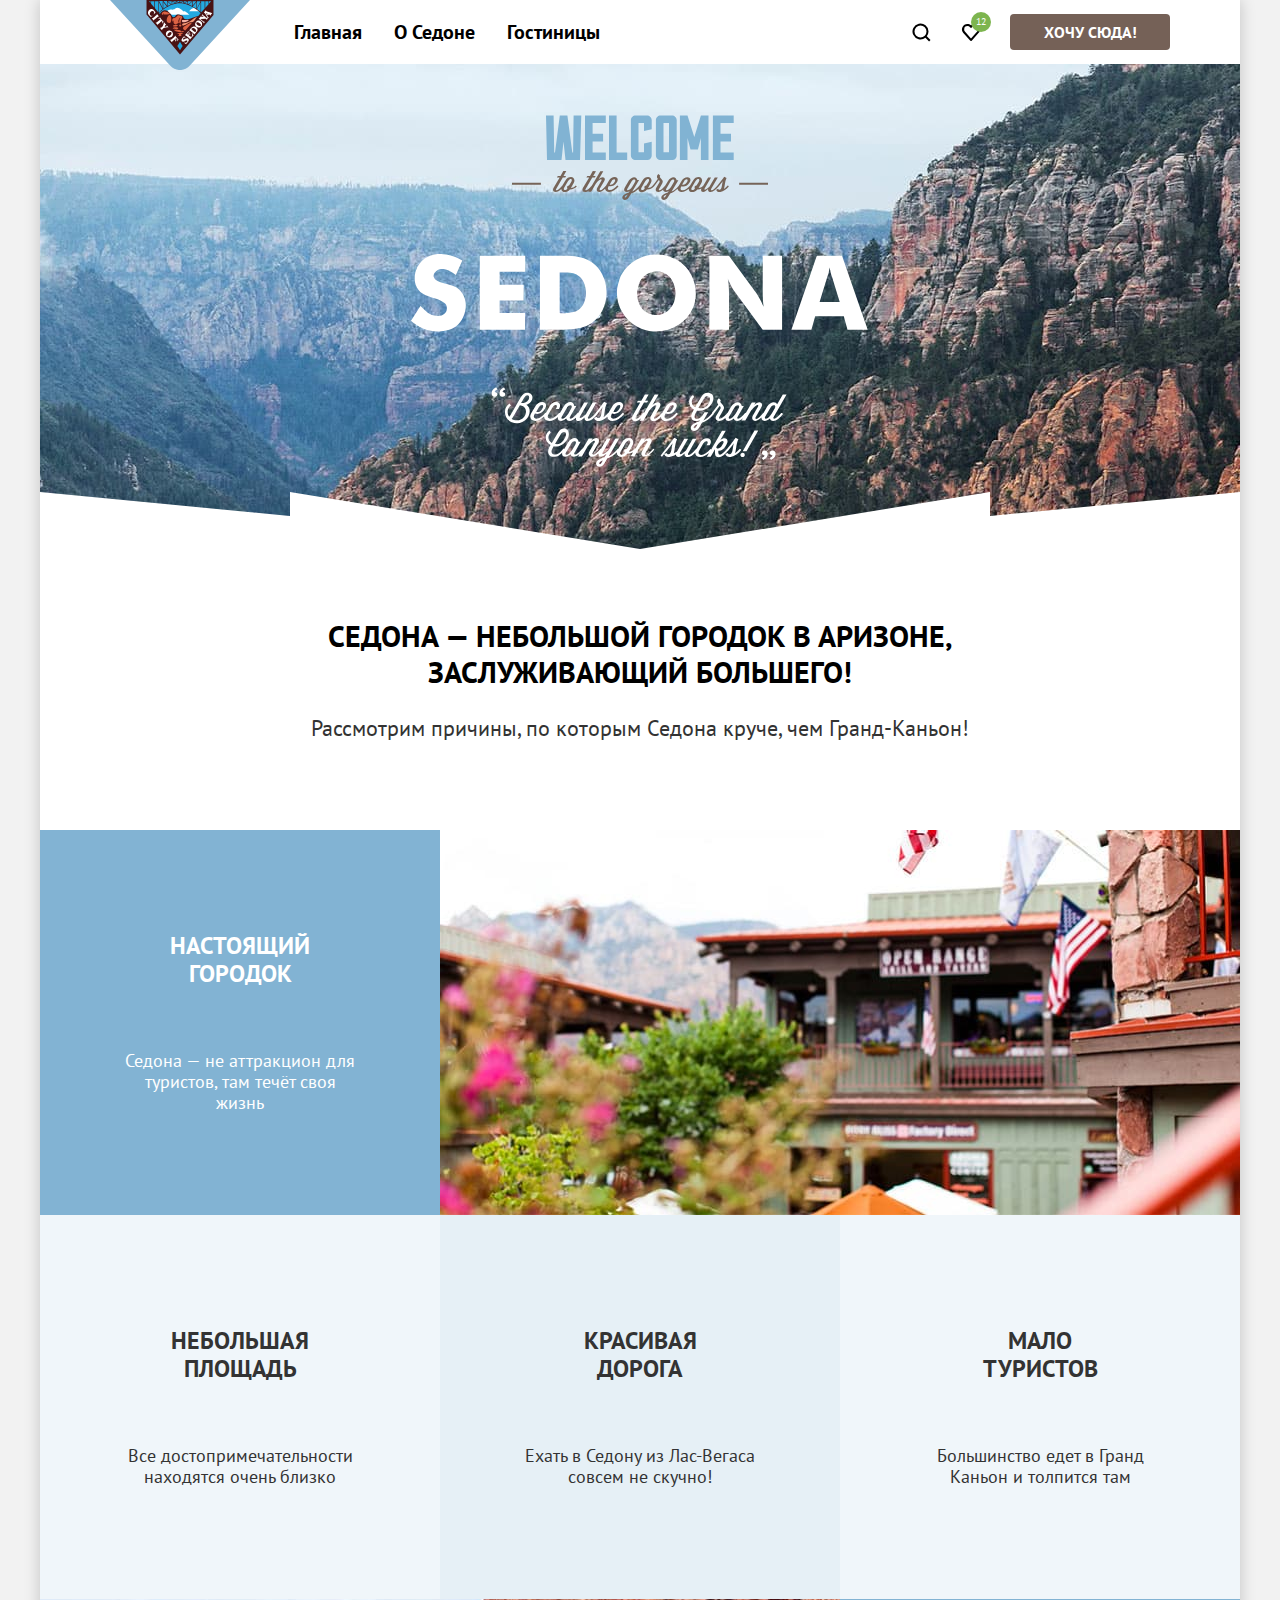
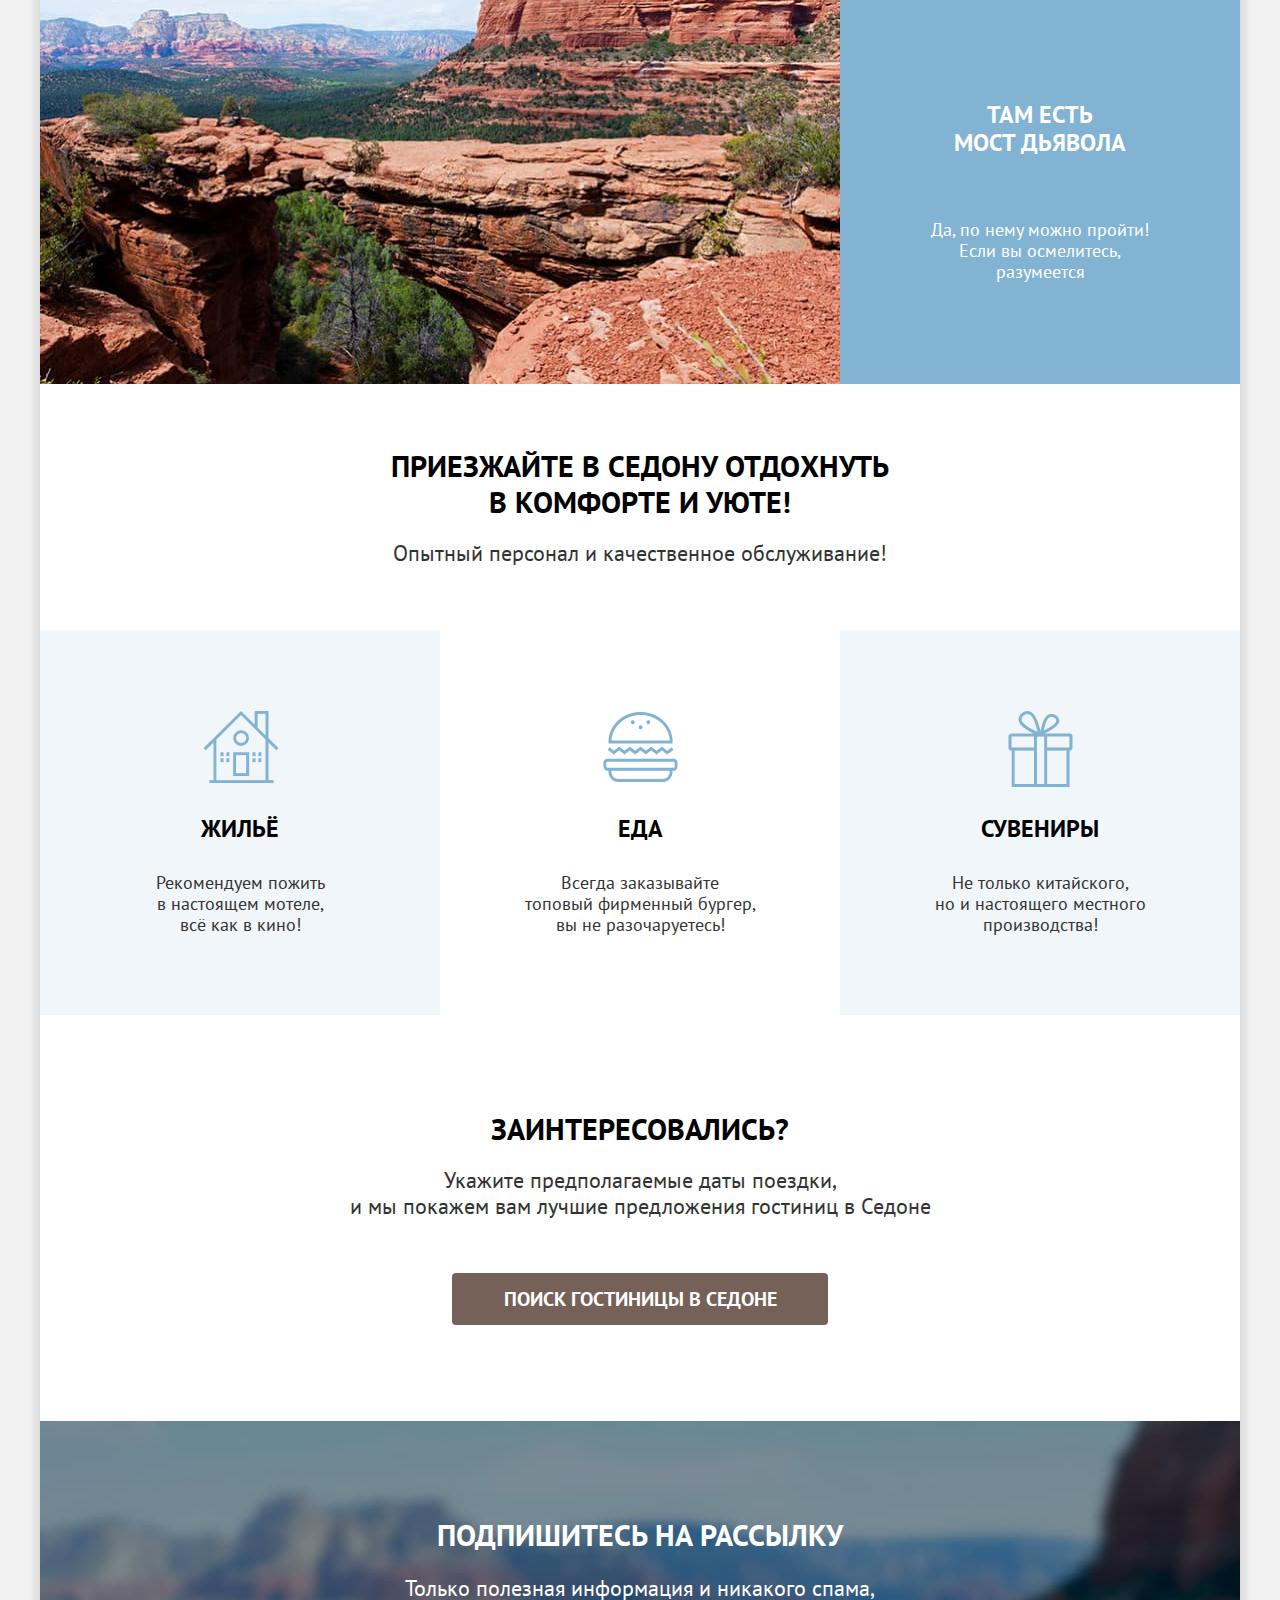
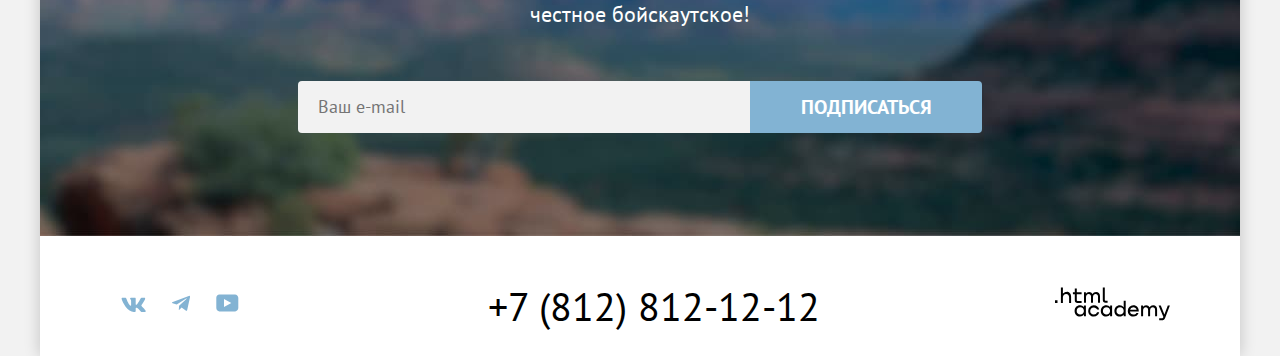
==== index.html @ 418718fa "Меняет  сетку с гридов на флексы на главной" ====
<!DOCTYPE html>
<html lang="ru">
  <head>
    <meta charset="utf-8">
    <meta name="viewport" content="width=device-width, initial-scale=1.0">
    <link rel="icon" type="image/png" sizes="32x32" href="images/favicon.png">
    <link rel="stylesheet" href="styles/styles.css">
    <title>HTML Academy: Седона</title>
  </head>
  <body>
    <div class="wrapper">
      <header class="page-header" data-test="header">
        <nav class="navigation">
          <a class="navigation-logo" href="index.html" aria-current="page" >
            <img class="navigation-logo-img" src="images/logo.svg" width="140" height="70" alt="Логотип с надписью city of sedona и изображением моста над каньоном">
          </a>
          <ul class="navigation-list navigation-pages">
            <li class="navigation-item">
              <a class="navigation-link" href="index.html" aria-current="page">
                Главная
              </a>
            </li>
            <li class="navigation-item">
              <a class="navigation-link" href="#">
                О Седоне
              </a>
            </li>
            <li class="navigation-item">
              <a class="navigation-link" href="catalog.html" aria-current="page">
                Гостиницы
              </a>
            </li>
          </ul>
          <ul class="navigation-list navigation-user">
            <li class="navigation-item">
              <a class="navigation-link navigation-search" href="#" aria-current="page">
                <span class="visually-hidden">
                  Поиск
                </span>
              </a>
            </li>
            <li class="navigation-item">
              <a class="navigation-link navigation-favourites" href="#">
                <span class="visually-hidden">
                  Избранное
                </span>
                <span class="likes-number">
                  12
                </span>
              </a>
            </li>
            <li class="navigation-item">
              <a class="button button-brown navigation-link-button" href="#">
                Хочу сюда!
              </a>
            </li>
          </ul>
        </nav>
      </header>
      <main class="main-index main-container" data-test="main">
        <section class="hero" data-test="hero">
          <h1 class="visually-hidden">Сайт бронирования туров в город Седона</h1>
          <img class="welcom" src="images/welcome.svg" width="458" height="352" lang="en" alt="Welcome to the gorgeous Sedona, because the Grand Canyon sucks!">
        </section>
        <section class="advantages" data-test="advantages">
          <h2 class="visually-hidden">Преимущества Седоны</h2>
          <p class="title advantages-title">Седона — небольшой городок в Аризоне,<br>заслуживающий большего!</p>
          <p class="advantages-description">Рассмотрим причины, по которым Седона круче, чем Гранд-Каньон!</p>
          <ul class="advantages-list">
            <li class="advantages-item advantages-item-dark">
              <div class="advantages-item-text">
                <h3 class="advantages-item-title">Настоящий городок</h3>
                <p class="advantages-item-description">Седона — не аттракцион для туристов, там течёт своя жизнь</p>
              </div>
              <img class="advantages-item-img" src="images/town.jpg" width="800" height="385" alt="Здания городка">
            </li>
            <li class="advantages-item advantages-item-light">
              <h3 class="advantages-item-title">Небольшая<br>площадь</h3>
              <p class="advantages-item-description">Все достопримечательности находятся очень близко</p>
            </li>
            <li class="advantages-item advantages-item-medium">
              <h3 class="advantages-item-title">Красивая<br>дорога</h3>
              <p class="advantages-item-description">Ехать в Седону из Лас-Вегаса совсем не скучно!</p>
            </li>
            <li class="advantages-item advantages-item-light">
              <h3 class="advantages-item-title">Мало<br>туристов</h3>
              <p class="advantages-item-description">Большинство едет в Гранд Каньон и толпится там</p>
            </li>
            <li class="advantages-item advantages-item-dark flex-reverse">
              <div class="advantages-item-text">
                <h3 class="advantages-item-title">Там есть<br>мост дьявола</h3>
                <p class="advantages-item-description">Да, по нему можно пройти! Если вы осмелитесь, разумеется</p>
              </div>
              <img class="advantages-item-img" src="images/canyon.jpg" width="800" height="385" alt="Каньон и скалы">
            </li>
          </ul>
        </section>
        <section class="services">
          <h2 class="title services-title">Приезжайте в Седону отдохнуть<br>в комфорте и уюте!</h2>
          <p class="services-description">Опытный персонал и качественное обслуживание!</p>
          <ul class="services-list">
            <li class="services-item services-img-house">
              <h3 class="services-item-title">Жильё</h3>
              <p class="services-item-description">
                Рекомендуем пожить
                в настоящем мотеле,
                всё как в кино!
              </p>
            </li>
            <li class="services-item services-img-food">
              <h3 class="services-item-title">Еда</h3>
              <p class="services-item-description">
                Всегда заказывайте
                топовый фирменный бургер,
                вы не разочаруетесь!
              </p>
            </li>
            <li class="services-item services-img-souvenir">
              <h3 class="services-item-title">Сувениры</h3>
              <p class="services-item-description">
                Не только китайского,
                но и настоящего местного
                производства!
              </p>
            </li>
          </ul>
        </section>
        <section class="search" data-test="search">
          <h2 class="visually-hidden">Поиск гостиницы в Седоне</h2>
          <p class="title search-title">Заинтересовались?</p>
          <p class="search-description">Укажите предполагаемые даты поездки,
            и мы покажем вам лучшие предложения гостиниц в Седоне</p>
          <button class="button button-brown search-button" type="button">Поиск гостиницы в Седоне</button>
        </section>
        <section class="subscribe" data-test="subscribe">
          <h2 class="title subscribe-title">Подпишитесь на рассылку</h2>
          <p class="subscribe-description">Только полезная информация и никакого спама,<br> честное бойскаутское!</p>
          <form class="subscribe-form" action="https://echo.htmlacademy.ru/" method="post">
            <label class="visually-hidden" for="subscribe-email">Укажите Ваш email</label>
            <input class="subscribe-form-input" type="email" id="subscribe-email" name="user-email" placeholder="Ваш e-mail" required>
            <button class="button button-blue button-subscribe" type="submit">Подписаться</button>
          </form>
        </section>
      </main>
      <footer class="page-footer flex" data-test="footer">
        <ul class="social-list">
          <li class="social-item">
            <a class="social-link" href="https://vk.com/htmlacademy" target="_blank" rel="noreferrer noopener" aria-label="Ссылка на страницу htmlacademy во Вконтакте">
              <svg xmlns="http://www.w3.org/2000/svg" width="25" height="15" fill="currentColor">
                <path fill-rule="evenodd" d="M24.1 1.8c.2-.5 0-1-.8-1h-2.6c-.7 0-1 .4-1.1.8 0 0-1.4 3.2-3.3 5.3-.6.6-.9.8-1.2.8-.2 0-.4-.2-.4-.8V1.8c0-.7-.2-1-.8-1h-4c-.5 0-.8.4-.8.6 0 .7 1 .8 1 2.6v3.8c0 .8 0 1-.4 1-.9 0-3-3.3-4.3-7-.3-.7-.5-1-1.2-1H1.6c-.8 0-1 .4-1 .8 0 .7 1 4 4.2 8.5C7 13.2 10 15 12.8 15c1.7 0 1.9-.4 1.9-1v-2.4c0-.7.2-.8.7-.8.4 0 1 .1 2.6 1.6 1.8 1.8 2 2.6 3 2.6h2.7c.7 0 1.1-.4 1-1.1-.3-.8-1.2-1.8-2.3-3-.6-.8-1.5-1.5-1.8-2-.4-.4-.3-.6 0-1 0 0 3.2-4.5 3.5-6Z" clip-rule="evenodd"/>
              </svg>
              <span class="visually-hidden">
                Вконтакте
              </span>
            </a>
          </li>
          <li class="social-item">
            <a class="social-link" href="https://t.me/htmlacademy" target="_blank" rel="noreferrer noopener">
              <svg xmlns="http://www.w3.org/2000/svg" width="18" height="17" fill="currentColor">
                <path d="M16.8 1 .8 7c-1 .4-1 1-.2 1.3l4.1 1.3 9.5-6c.5-.3.9-.1.5.2l-7.6 7-.3 4.1c.4 0 .6-.2.8-.4l2-2 4.1 3.1c.8.5 1.3.3 1.5-.7L18 2.2c.3-1-.4-1.6-1.1-1.2Z"/>
              </svg>
              <span class="visually-hidden">
                Телеграм
              </span>
            </a>
          </li>
          <li class="social-item">
            <a class="social-link" href="https://www.youtube.com/user/htmlacademyru" target="_blank" rel="noreferrer noopener">
              <svg xmlns="http://www.w3.org/2000/svg" width="23" height="18" fill="currentColor">
                <path d="M19 .4H3.4C1.6.4.3 2 .3 3.8v10c0 2 1.3 3.6 3.2 3.6h15.7c1.6 0 3.1-1.6 3.1-3.4V3.8C22.1 2 20.8.4 19 .4ZM8 12.9v-8l7.3 4-7.3 4Z"/>
              </svg>
              <span class="visually-hidden">
                Ютуб
              </span>
            </a>
          </li>
        </ul>
        <a class="contact" href="tel:+78128121212">+7 (812) 812-12-12</a>
        <a class="author-logo" href="https://htmlacademy.ru/intensive/htmlcss">
          <svg xmlns="http://www.w3.org/2000/svg" width="115" height="34" fill="currentColor">
            <path d="M0 13.3v2.6h2.5v-2.6H0ZM11.6 4.9c-1.6 0-2.8.7-3.6 1.7h-.1V.4h-2v15.5h2v-5.3C7.9 8.5 9.2 7 11.2 7c1.8 0 2.9 1.4 2.9 3.2v5.7h2V9.8c.1-3-1.8-5-4.5-5ZM26.6 5.2h-4.8V1.5h-2v3.8h-1.9v2h1.9v6c0 1.7 1 2.7 2.7 2.7h4.1v-2h-3.7c-.7 0-1.1-.4-1.1-1.1V7.2h4.8v-2ZM41.1 5c-1.6 0-2.9.8-3.5 2h-.1a3.7 3.7 0 0 0-3.4-2c-1.4 0-2.5.8-3.1 1.8h-.1V5.2H29v10.6h2v-5.4c0-2 1-3.5 2.6-3.5 1.5 0 2.4 1 2.4 2.6v6.3h2v-5.6c0-2.4 1.4-3.3 2.6-3.3 1.5 0 2.4 1 2.4 2.6v6.3h2V9.3c.1-2.5-1.4-4.3-3.9-4.3ZM47.8 13c0 1.8 1 2.8 2.8 2.8h2v-2h-1.7c-.7 0-1.1-.4-1.1-1.1V.4h-2V13ZM28.9 20a4.9 4.9 0 0 0-3.9-1.7c-3.1 0-5.4 2.3-5.4 5.6s2.3 5.6 5.4 5.6c1.8 0 3-.8 3.8-2h.1v1.7h2V18.6h-2V20Zm-3.6 7.5a3.5 3.5 0 0 1-3.6-3.6c0-2 1.4-3.6 3.6-3.6s3.6 1.6 3.6 3.6c0 1.9-1.4 3.6-3.6 3.6ZM44.2 22.4c-.5-2.4-2.6-4.1-5.4-4.1a5.4 5.4 0 0 0-5.6 5.6c0 3 2.2 5.6 5.6 5.6 2.8 0 4.9-1.8 5.4-4.2h-2.1a3.4 3.4 0 0 1-3.3 2.3 3.5 3.5 0 0 1-3.6-3.6c0-2 1.4-3.6 3.6-3.6 1.6 0 2.8 1 3.3 2.2h2.1v-.2ZM55.1 20a4.9 4.9 0 0 0-3.9-1.7c-3.1 0-5.4 2.3-5.4 5.6s2.3 5.6 5.4 5.6c1.8 0 3-.8 3.8-2h.1v1.7h2V18.6h-2V20Zm-3.6 7.5a3.5 3.5 0 0 1-3.6-3.6c0-2 1.4-3.6 3.6-3.6s3.6 1.6 3.6 3.6c0 1.9-1.5 3.6-3.6 3.6ZM68.7 20.2a5 5 0 0 0-3.9-2c-3.1 0-5.4 2.4-5.4 5.7 0 3.3 2.2 5.6 5.4 5.6 1.7 0 3-.8 3.8-1.8h.1v1.5h2V13.8h-2v6.4Zm-3.6 7.3a3.5 3.5 0 0 1-3.6-3.6c0-2 1.4-3.6 3.6-3.6s3.6 1.6 3.6 3.6c-.1 2-1.5 3.6-3.6 3.6ZM78.3 18.3a5.4 5.4 0 0 0-5.5 5.6c0 3 2.1 5.6 5.5 5.6 2.5 0 4.5-1.3 5.2-3.6h-2.1c-.5 1-1.6 1.6-3 1.6-1.9 0-3.3-1.3-3.4-3h8.8c.2-3.5-2-6.2-5.5-6.2Zm0 1.9c1.7 0 3 1 3.3 2.6h-6.5a3.2 3.2 0 0 1 3.2-2.6ZM98.2 18.3a4 4 0 0 0-3.6 2h-.1c-.6-1.2-1.8-2-3.4-2-1.4 0-2.5.7-3.1 1.8v-1.5h-1.9v10.6h2v-5.4c0-2 1-3.4 2.6-3.5 1.5 0 2.4 1 2.4 2.6v6.3h2v-5.6c0-2.4 1.4-3.3 2.6-3.3 1.5 0 2.4 1 2.4 2.6v6.3h2v-6.5c.1-2.6-1.4-4.4-3.9-4.4ZM109.4 27.4l-3.6-9h-2.2l4.8 11.7c-.3.9-.7 1.2-1.7 1.2h-2.5v2h2.5c1.8 0 2.8-.8 3.5-2.6l4.7-12.2h-2.1l-3.4 8.9Z"/>
          </svg>
          <span class="visually-hidden">
            Ссылка на сайт htmlacademy
          </span>
        </a>
      </footer>
    </div>
  </body>
</html>
---- styles/styles.css ----
@font-face {
  font-family: "PT Sans";
  font-style: normal;
  font-weight: 400;
  src: url("../fonts/ptsans-400.woff2") format("woff2");
  font-display: swap;
}

@font-face {
  font-family: "PT Sans";
  font-style: normal;
  font-weight: 700;
  src: url("../fonts/ptsans-700.woff2") format("woff2");
  font-display: swap;
}

html {
  height: 100%;
  box-sizing: border-box;
  position: relative;
  scroll-behavior: smooth;
}

*,
*::before,
*::after {
  box-sizing: border-box;
}

img {
  max-width: 100%;
  height: auto;
  object-fit: contain;
}

body {
  margin: 0;
  display: flex;
  flex-direction: column;
  font-family: "PT Sans", "Arial", sans-serif;
  font-size: 22px;
  font-weight: 400;
  line-height: 26px;
  text-align: center;
  color: #333333;
  background-color: #f2f2f2;
  /* outline: 3px solid #83b3d3;
  outline-offset: -5px; */
}

.visually-hidden {
  position: absolute; /* Перемещаем элемент за пределы видимой области */
  width: 1px;        /* Уменьшаем ширину */
  height: 1px;       /* Уменьшаем высоту */
  margin: -1px;      /* Убираем отступы */
  padding: 0;
  border: 0;        /* Убираем внутренние отступы */
  overflow: hidden;  /* Скрываем переполнение */
  clip: rect(0, 0, 0, 0); /* Обрезаем элемент */
  white-space: nowrap; /* Запрещаем перенос строк */
}

.main-container {
  flex-grow: 1;
}

.button {
  font-family: inherit;
  border-radius: 4px;
  color: #ffffff;
  font-weight: 700;
  font-size: 16px;
  line-height: 36px;
  text-align: center;
  text-transform: uppercase;
  border: none;
  cursor: pointer;
}

.button:active {
  color: rgba(255, 255, 255, 0.3);
}

.button-brown {
  background-color: #756157;
}

.button-brown:hover {
  background-color: #615048;
}

.button-brown:focus {
  background-color: #615048;
}

.button-brown:active {
  background-color: #756157;
}

.button-blue {
  background-color: #82b3d3;
}

.button-blue:hover {
  background-color: #68a2ca;
}

.button-blue:focus {
  background-color: #68a2ca;
}

.button-blue:active {
  background-color: #82b3d3;
}

.button-green {
  background-color: #7db54f;
}

.button-green:hover {
  background-color: #6c9e42;
}

.button-green:focus {
  background-color: #6c9e42;
}

.button-green:active {
  background-color: #7db54f;
}

.button-transparent {
  border: 3px solid transparent;
  background-color: transparent;
  outline: none;
}

.button-transparent:focus {
  border: 3px solid #83b3d3;
}

.hotels-filter-group {
  margin: 0;
  padding: 0;
  border: 0 none;
}

.wrapper {
  max-width: 1200px;
  margin: 0 auto;
  padding: 0;
  background-color: #ffffff;
  box-shadow: 0 0 15px 0 rgba(0, 0, 0, 0.2);
}

.flex {
  display: flex;
  justify-content: space-between;
  align-items: center;
}

.page-header {
  max-width: 1200px;
  min-height: 64px;
}

.navigation {
  display: flex;
  padding: 0 70px;
}

.navigation-logo {
  margin-right: 168px;
}

.navigation-logo-img {
  display: block;
  position: absolute;
}

.navigation-list {
  margin: 0;
  padding: 0;
  list-style: none;
  display: flex;
  align-items: center;
  flex-wrap: wrap;
}

.navigation-pages {
  max-width: 465px;
}

.navigation-pages .navigation-link {
  display: block;
  padding: 20px 16px;
  font-size: 20px;
  font-weight: 700;
  line-height: 24px;
  color: #000000;
  text-decoration: none;
}

.navigation-user {
  max-width: 312px;
  margin-left: auto;
  gap: 25px;
}

.navigation-user .navigation-link {
  min-width: 20px;
  min-height: 20px;
}

.navigation-link-button  {
  display: block;
  min-width: 160px;
  padding: 0 8px;
  text-decoration: none;
  overflow-wrap: break-word;
}

.navigation-search {
  display: block;
  width: 22px;
  background-image: url("../images/icons/search.svg");
  background-repeat: no-repeat;
  background-position: center center;
}

.navigation-favourites {
  display: block;
  width: 28px;
  position: relative;
  background-image: url("../images/icons/heart.svg");
  background-repeat: no-repeat;
  background-position: center center;
}

.likes-number {
  position: absolute;
  top: -10px;
  padding-top: 5px;
  width: 20px;
  height: 20px;
  font-size: 10px;
  line-height: 100%;
  text-align: center;
  color: #ffffff;
  background-color:  #7db54f;
  border-radius: 50%;
}

.hero {
  background-image: url("../images/backgrounds/hero-bg-decor.svg"), url("../images/backgrounds/hero-bg.jpg");
  background-size: 100% auto, cover;
  background-repeat: no-repeat;
  background-position: left bottom, left top;
  background-color: #cae1ef;
  padding-top: 51px;
  max-width: 1200px;
  min-height: 485px;
}

.welcom {
  display: block;
  margin: 0 auto;
}

.title {
  margin: 0;
  font-weight: 700;
  font-size: 30px;
  line-height: 36px;
  text-transform: uppercase;
  color: #000000;
}

.advantages {
  padding-top: 69px;
}

.advantages-title {
  margin: 0 0 25px 0;
}

.advantages-description {
  margin: 0 0 89px 0;
}

.advantages-list {
  display: flex;
  margin: 0;
  padding: 0;
  list-style: none;
  flex-wrap: wrap;
}

.advantages-item-dark {
  display: flex;
  width: 100%;
  background-color: #82b3d3;
  color: #ffffff;
}

.advantages-item-light,
.advantages-item-medium {
  display: flex;
  margin: 0;
  flex-basis: 400px;
  padding: 112px 85px;
  flex-direction: column;
  flex-wrap: wrap;
  flex-grow: 1;
}

.advantages-item-light  {
  background-color: rgba(131, 179, 211, 0.12);
}

.advantages-item-medium {
  background-color: rgba(131, 179, 211, 0.2);
}

.advantages-item-description {
  margin: 0;
}

.advantages-item-title {
  margin: 0 0 62px 0;
  font-weight: 700;
  font-size: 24px;
  line-height: 28px;
  text-transform: uppercase;
}

.advantages-item-description {
  font-size: 18px;
  line-height: 21px;
}

.advantages-item-text {
  padding: 102px 85px;
}

.flex-reverse {
  display: flex;
  flex-direction: row-reverse;
  align-items: center;
}

.services {
  padding-top: 64px;
}

.services-title {
  margin: 0 0 20px 0;
  text-transform: uppercase;
  margin-bottom: 20px;
  color: #000000;
}

.services-list {
  margin: 0;
  padding: 0;
  display: flex;
  list-style: none;
  flex-wrap: wrap;
}

.services-item {
  width: 400px;
  min-height: 385px;
  padding: 185px 84px 80px;
  color: #000000;
  flex-grow: 1;
}

.services-img-house {
  background-image: url("../images/icons/house.png");
  background-repeat: no-repeat;
  background-position: center 81px;
  background-color: rgba(131, 179, 211, 0.12);
}

.services-img-food {
  background-image: url("../images/icons/food.png");
  background-repeat: no-repeat;
  background-position: center 81px;
}

.services-img-souvenir {
  background-image: url("../images/icons/souvenir.png");
  background-repeat: no-repeat;
  background-position: center 81px;
  background-color: rgba(131, 179, 211, 0.12);
}

.services-description {
  color: #333333;
  margin: 0 0 64px 0;
}

.services-item-title {
  margin: 0;
  margin-bottom: 8px;
  font-size: 24px;
  line-height: 28px;
  text-transform: uppercase;
}

.services-item-description {
  margin: 0;
  padding: 0;
  font-size: 18px;
  line-height: 21px;
  color: #333333;
  white-space: pre-line;
  /* overflow-wrap: anywhere; */
}

.search {
  padding: 96px 304px 0;
}

.search-title {
  margin: 0 0 20px 0;
}

.search-description {
  margin: 0 0 54px 0;
  white-space: pre-line;
}

.search-button {
  display: block;
  width: 376px;
  padding: 8px;
  margin: 0 auto 96px;

  font-weight: 700;
  font-size: 20px;
  line-height: 36px;
}

.subscribe {
  background-image: url("../images/backgrounds/subscribe-bg.jpg");
  background-size: cover;
  background-repeat: no-repeat;
  background-position: left bottom;
  background-color: #cae1ef;

  max-width: 1200px;
  min-height: 415px;
}

.subscribe-title {
  padding: 96px 0 0;
  margin-bottom: 20px;
  color: #ffffff;
}

.subscribe-description {
  color: #ffffff;
  margin-bottom: 54px;
}

.subscribe-form {
  display: flex;
  justify-content: center;
}

.subscribe-form-input {
  min-width: 452px;
  padding: 12px 0 12px 20px;
  border-radius: 4px 0 0 4px;
  margin: 0;
  font-family: inherit;
  font-size: 18px;
  line-height: 24px;
  color:  #000000;
  background-color:  #f2f2f2;
  border: none;
}

.button-subscribe {
  border-radius: 0 4px 4px 0;
  padding: 8px 50px;
  width: 232px;
  min-height: 52px;
  font-weight: 700;
  font-size: 20px;
  line-height: 36px;
}

.page-footer {
  min-height: 120px;
  padding: 40px 70px 30px;
  flex-wrap: wrap;
}

.social-list {
  display: flex;
  width: 256px;
  margin: 0;
  padding: 0;
  list-style: none;
  flex-wrap: wrap;
}

.social-item {
  width: 47px;
  height: 40px;
}

.social-link {
  display: block;
  padding-top: 10px;
  color: #83b3d3;
}

.social-link:hover {
  color: #68a2ca;
}

.social-link:focus {
  color: #68a2ca;
}

.social-link:active {
  opacity: 0.3;
}

.contact {
  width: 446px;
  font-size: 40px;
  line-height: 40px;
  text-transform: uppercase;
  color:  #000000;
  text-decoration: none;
  text-align: left;
  overflow-wrap: break-word;
  padding-top: 10px;
}

.contact:hover {
  color: #756157;
}

.contact:focus{
  color: #756157;
}

.contact:active {
  opacity: 0.3;
}

.author-logo {
  width: 115px;
  padding-top: 10px;
  color:  #000000;
  text-align: end;
}

.author-logo:hover {
  color: #756157;
}

.author-logo:focus{
  color: #756157;
}

.author-logo:active {
  opacity: 0.3;
}

.catalog-hotels-title {
  margin:0 0 8px 0;
  font-weight: 700;
  font-size: 60px;
  line-height: 78px;
  color: #ffffff;
  text-align: left;
}

.catalog-hotels-filter {
  background-image: url("../images/backgrounds/catalog-hotels-bg.jpg");
  background-size: 100% auto, cover;
  background-repeat: no-repeat;
  background-color: #cae1ef;
  max-width: 1200px;
  min-height: 412px;
  padding: 35px 70px;
}

.breadcrumbs {
  display: flex;
  margin:0 0 40px 0;
  padding: 0;
  list-style: none;
}

.breadcrumbs-item {
  font-size: 16px;
  line-height: 21px;
  color: #ffffff;
}

.breadcrumbs-link {
  color: inherit;
  text-decoration: none;
  margin-right: 28px;
}

.breadcrumbs-link-home{
  display: block;
  width: 14px;
  height: 20px;
  background-image: url("../images/icons/breadcrumbs-home.svg");
  background-repeat: no-repeat;
  background-position: center bottom;
}

.hotels-filter-form {
  display: flex;
}

.hotels-filter-group {
  margin: 0;
  padding: 0;
}

.hotels-infrastructure {
  width: 150px;
  margin: 0;
  padding: 0;
}

.hotels-filter-group {
  margin-right: 70px;
}
.hotels-type {
  width: 150px;
}


.hotels-filter-title {
  padding: 0;
  font-weight: 700;
  font-size: 20px;
  line-height: 24px;
  color: #ffffff;
  margin-bottom: 32px;
  text-align: left;
}

.hotels-filter-list {
  margin: 0;
  padding: 0;
  list-style: none;
  text-align: left;
}

.hotels-filter-item {
  font-size: 18px;
  line-height: 23px;
  color: #ffffff;
  margin-bottom: 16px;
}

.hotels-price-input {
  border-radius: 4px 0 0 4px;
  border: none;
  padding: 12px 20px;
  width: 143px;
  height: 48px;
  background-color: #f2f2f2;
  margin-bottom: 36px;
}

.hotels-price-input-left {
  border-radius: 4px 0 0 4px;
}

.hotels-price-input-right {
  border-radius: 0 4px 4px 0;
}

.hotels-filter-buttons {
  display: flex;
  flex-direction: column;
  padding-top: 56px;
}

.filter-button {
  min-width: 191px;
  background-color: #68a2ca;
  margin-bottom: 32px;
}

.view-hotels {
  display: flex;
  justify-content: space-between;
  align-items: center;
  padding: 50px 70px 40px;
}

.view-hotels-text {
  min-width: 338px;
}

.view-hotels-list {
  list-style: none;
}

.view-hotels-select {
  font-family: inherit;
  font-size: 18px;
  line-height: 21px;
  color: #333333;
  border: 2px solid #e5e5e5;
  border-radius: 4px;
  vertical-align: middle;
  width: 292px;
  height: 49px;
}

.view-hotels-link {
  color: inherit;
  text-decoration: none;
}

.hotel-list {
  display: flex;
  margin: 0;
  list-style: none;
  padding: 0 70px 20px;
  flex-wrap: wrap;
  gap: 20px;
  border-bottom: 1px solid #e5e5e5;
}

.hotel-card {
  display: flex;
  flex-direction: column;
  gap: 16px;
  margin: 0;
  border: 2px solid #e5e5e5;
  padding: 20px;
  flex-basis: 340px;
  border-radius: 4px;
}

.hotel-card-link {
  margin: 0;
  text-decoration: none;
}

.hotel-card-image {
  display: block;
  margin: 0 0 16px 0;
}

.hotel-card-title {
  margin: 0;
  text-align: left;
  color: #000000;
  font-weight: 700;
  font-size: 24px;
  line-height: 28px;
  overflow-wrap: break-word;
}

.hotel-price-wrapper {
  display: flex;
  justify-content: space-between;
}

.hotel-type {
  margin: 0;
  font-size: 18px;
  line-height: 21px;
}

.hotel-card-price {
  margin: 0;
  font-size: 18px;
  line-height: 21px;
}

.card-buttons-wrapper {
  display: flex;
  justify-content: space-between;
  flex-wrap: wrap;
}

.hotel-card-button-more {
  display: block;
  margin: 0;
  text-decoration: none;
  width: 140px;
}

.hotel-card-button-favourites {
  width: 140px;
}

.hotel-rating-wrapper {
  display: flex;
  justify-content: space-between;
  flex-wrap: wrap;
}

.hotel-rating {
  margin: 0;
}

.hotel-stars {
  width: 140px;
  height: 37px;
}

.hotel-rating {
  background-color: #f2f2f2;
  border-radius: 4px;
  width: 140px;
  height: 37px;
  padding: 9px 22px 8px 23px;
  font-size: 16px;
  line-height: 20px;
  text-transform: uppercase;
  text-align: center;
}

.pagination {
  margin: 0;
  display: flex;
  list-style: none;
  gap: 8px;
  flex-wrap: wrap;
}

.pagination-item-link {
  display: block;
  padding: 10px;
  font-family: inherit;
  text-decoration: none;
  font-weight: 700;
  font-size: 20px;
  line-height: 36px;
  min-width: 60px;
  height: 60px;
  border-radius: 4px;
}

.current-page {
  background-color: #f2f2f2;
  color: #000000;
}

.more-page,
.more-page:hover,
.more-page:focus,
.more-page:active {
  background-color: #ffffff;
  color: #000000;
}

.subscribe-no-bg {
  background: none;
}

.subscribe-no-bg .subscribe-title,
.subscribe-no-bg .subscribe-description {
color: inherit;
}
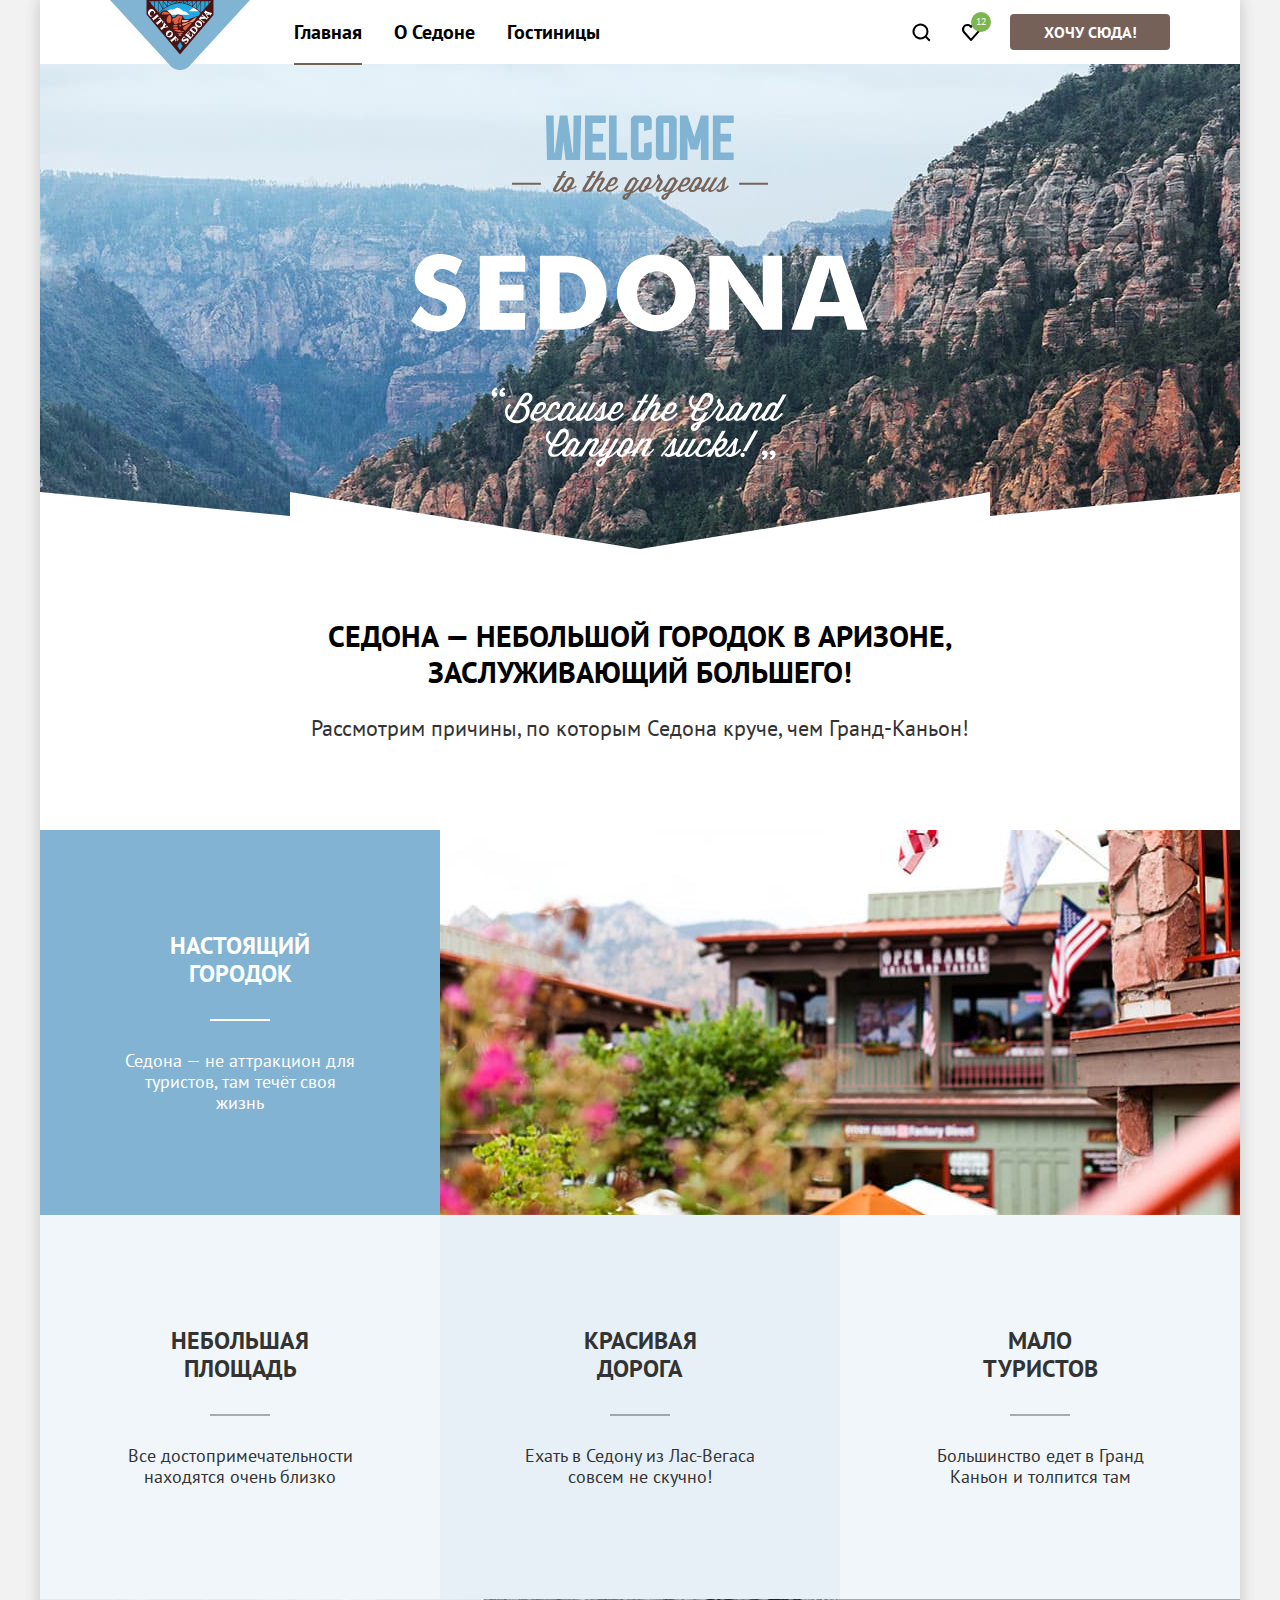
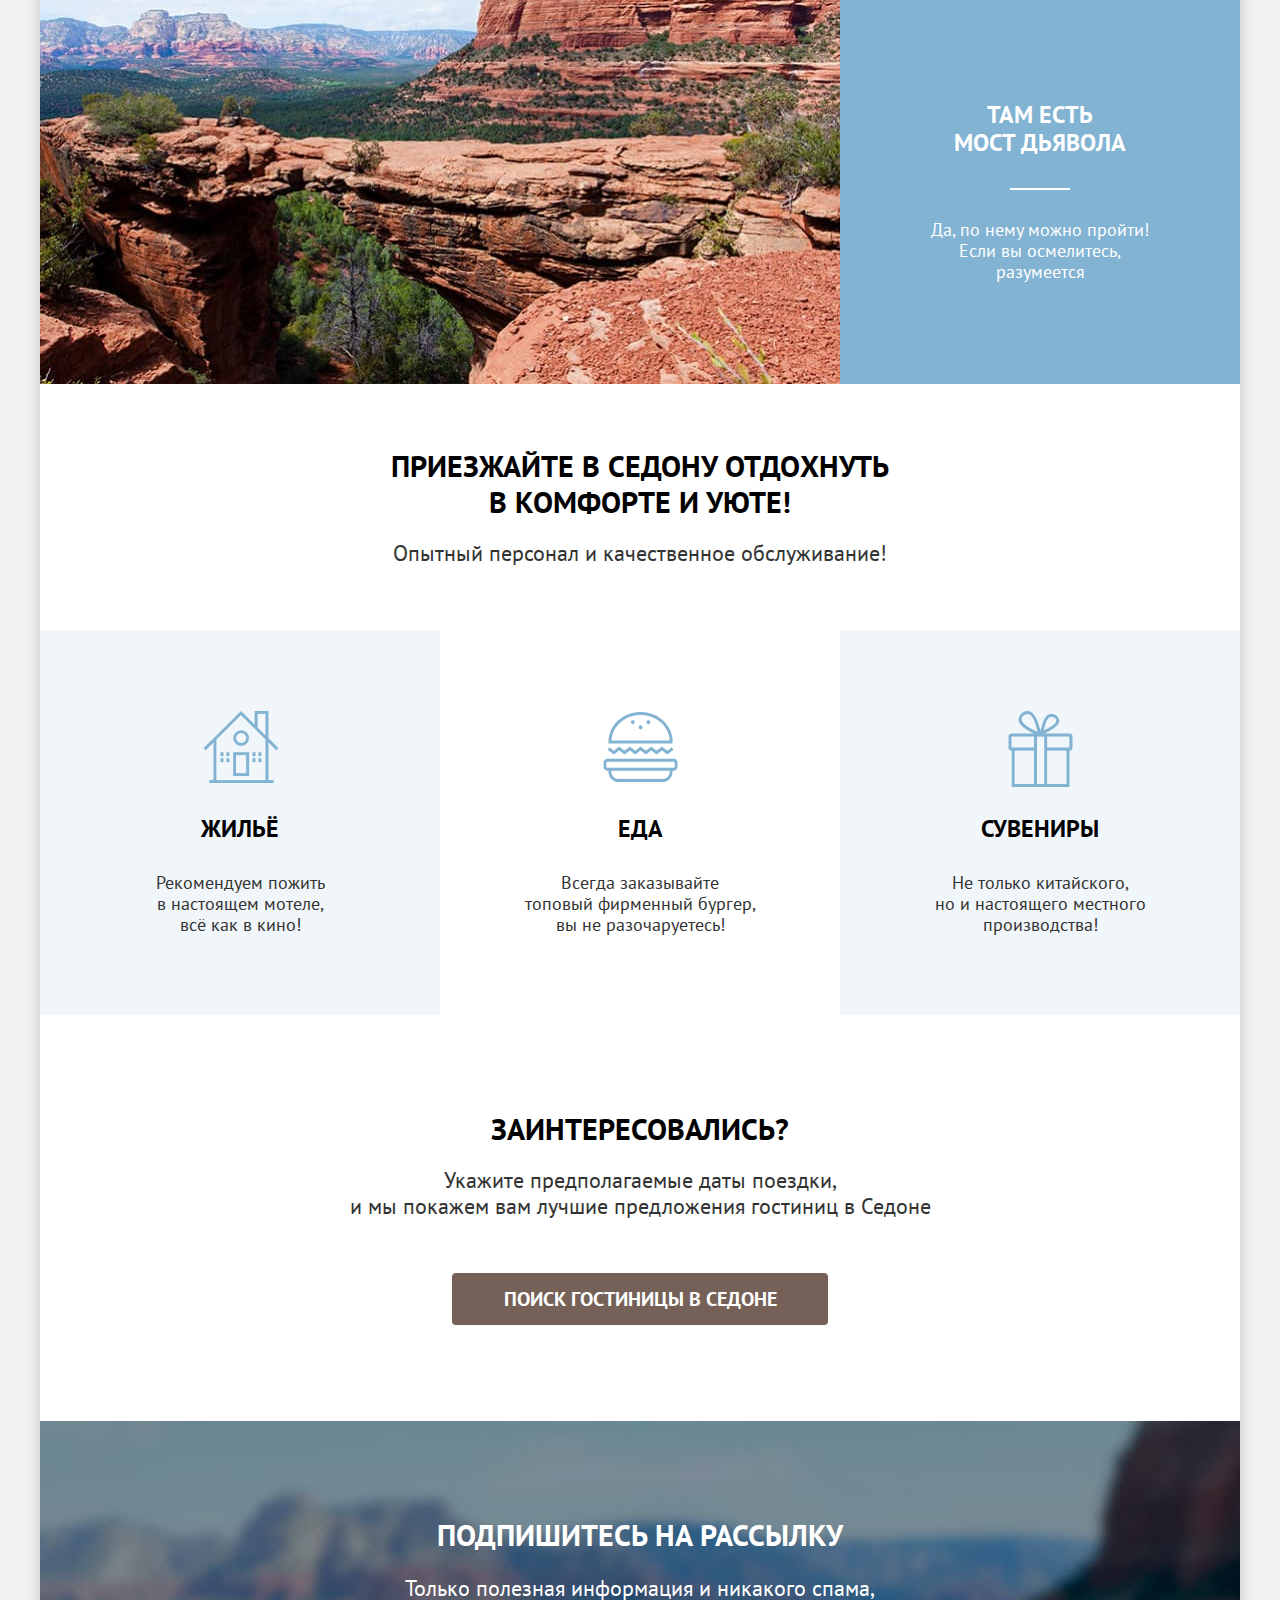
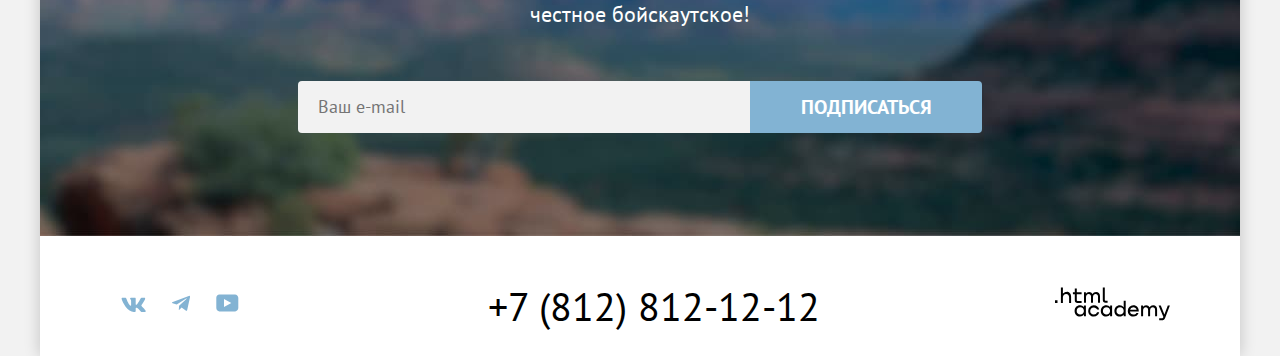
==== commit f5e3a9d8: "Добавляет различные правки по макету" ====
--- a/index.html
+++ b/index.html
@@ -17,7 +17,7 @@
           <ul class="navigation-list navigation-pages">
             <li class="navigation-item">
               <a class="navigation-link" href="index.html" aria-current="page">
-                Главная
+                <span class="navigation-link-active">Главная</span>
               </a>
             </li>
             <li class="navigation-item">
--- a/styles/styles.css
+++ b/styles/styles.css
@@ -199,6 +199,20 @@
   line-height: 24px;
   color: #000000;
   text-decoration: none;
+}
+
+.navigation-link-active {
+  position: relative;
+}
+
+.navigation-link-active::after {
+  content: "";
+  position: absolute;
+  top: 44px;
+  left: 0;
+  display: block;
+  width: 100%;
+  border-bottom: 2px solid #756257;
 }
 
 .navigation-user {
@@ -327,11 +341,27 @@
 }
 
 .advantages-item-title {
+  position: relative;
   margin: 0 0 62px 0;
   font-weight: 700;
   font-size: 24px;
   line-height: 28px;
   text-transform: uppercase;
+}
+
+.advantages-item-title::after {
+  content: "";
+  position: absolute;
+  display: block;
+  top: 87px;
+  right: calc(50% - 30px);
+  width: 60px;
+  height: 2px;
+  background-color: rgba(0, 0, 0, 0.3);
+}
+
+.advantages-item-dark .advantages-item-title::after {
+  background-color: #ffffff;
 }
 
 .advantages-item-description {
@@ -639,10 +669,10 @@
 .hotels-filter-group {
   margin-right: 70px;
 }
+
 .hotels-type {
   width: 150px;
 }
-
 
 .hotels-filter-title {
   padding: 0;
@@ -668,49 +698,16 @@
   margin-bottom: 16px;
 }
 
-.hotels-price-input {
-  border-radius: 4px 0 0 4px;
-  border: none;
-  padding: 12px 20px;
-  width: 143px;
-  height: 48px;
-  background-color: #f2f2f2;
-  margin-bottom: 36px;
-}
-
-.hotels-price-input-left {
-  border-radius: 4px 0 0 4px;
-}
-
-.hotels-price-input-right {
-  border-radius: 0 4px 4px 0;
-}
-
-.hotels-filter-buttons {
-  display: flex;
-  flex-direction: column;
-  padding-top: 56px;
-}
-
-.filter-button {
-  min-width: 191px;
-  background-color: #68a2ca;
-  margin-bottom: 32px;
-}
-
 .view-hotels {
   display: flex;
-  justify-content: space-between;
   align-items: center;
   padding: 50px 70px 40px;
+  flex-wrap: wrap;
 }
 
 .view-hotels-text {
   min-width: 338px;
-}
-
-.view-hotels-list {
-  list-style: none;
+  margin-right: 200px;
 }
 
 .view-hotels-select {
@@ -723,21 +720,91 @@
   vertical-align: middle;
   width: 292px;
   height: 49px;
+  padding: 12px 14px;
+}
+
+.view-hotels-list {
+  display: flex;
+  gap: 8px;
+  margin: 0;
+  margin-left: auto;
+  padding: 0;
+  list-style: none;
+  flex-wrap: wrap;
 }
 
 .view-hotels-link {
+  display: block;
+  width: 48px;
+  height: 48px;
+  border: 2px solid #e5e5e5;
+  border-radius: 4px;
+  padding: 14px 12px;
   color: inherit;
   text-decoration: none;
 }
 
-.hotel-list {
+.view-hotels-link-active {
+  border: 2px solid #000000;
+  border-radius: 4px;
+  padding: 14px 12px;
+}
+
+.view-hotels-link-tile {
+  background-image: url("../images/icons/view-tile.svg");
+  background-repeat: no-repeat;
+  background-position: center center;
+}
+
+.view-hotels-link-card {
+  background-image: url("../images/icons/view-card.svg");
+  background-repeat: no-repeat;
+  background-position: center center;
+}
+
+.view-hotels-link-list {
+  background-image: url("../images/icons/view-list.svg");
+  background-repeat: no-repeat;
+  background-position: center center;
+}
+
+.hotels-price-input {
+  border-radius: 4px 0 0 4px;
+  border: none;
+  padding: 12px 20px;
+  width: 143px;
+  height: 48px;
+  background-color: #f2f2f2;
+  margin-bottom: 36px;
+}
+
+.hotels-price-input-left {
+  border-radius: 4px 0 0 4px;
+}
+
+.hotels-price-input-right {
+  border-radius: 0 4px 4px 0;
+}
+
+.hotels-filter-buttons {
+  display: flex;
+  flex-direction: column;
+  padding-top: 56px;
+}
+
+.filter-button {
+  min-width: 191px;
+  background-color: #68a2ca;
+  margin-bottom: 32px;
+}
+
+.hotel-card-list {
   display: flex;
   margin: 0;
   list-style: none;
-  padding: 0 70px 20px;
+  padding: 0 70px 40px;
   flex-wrap: wrap;
   gap: 20px;
-  border-bottom: 1px solid #e5e5e5;
 }
 
 .hotel-card {
@@ -805,6 +872,10 @@
   width: 140px;
 }
 
+.hotel-add-favourites {
+  background-color: #7db54f;
+}
+
 .hotel-rating-wrapper {
   display: flex;
   justify-content: space-between;
@@ -818,6 +889,19 @@
 .hotel-stars {
   width: 140px;
   height: 37px;
+  display: flex;
+  justify-content: start;
+  align-items:center;
+  gap: 6px;
+}
+
+.hotel-stars-img {
+  display: block;
+  width: 18px;
+  height: 17px;
+  background-image: url("../images/icons/rating-star.svg");
+  background-repeat: no-repeat;
+  background-position: center center;
 }
 
 .hotel-rating {
@@ -834,6 +918,7 @@
 
 .pagination {
   margin: 0;
+  padding: 35px 70px 60px;
   display: flex;
   list-style: none;
   gap: 8px;
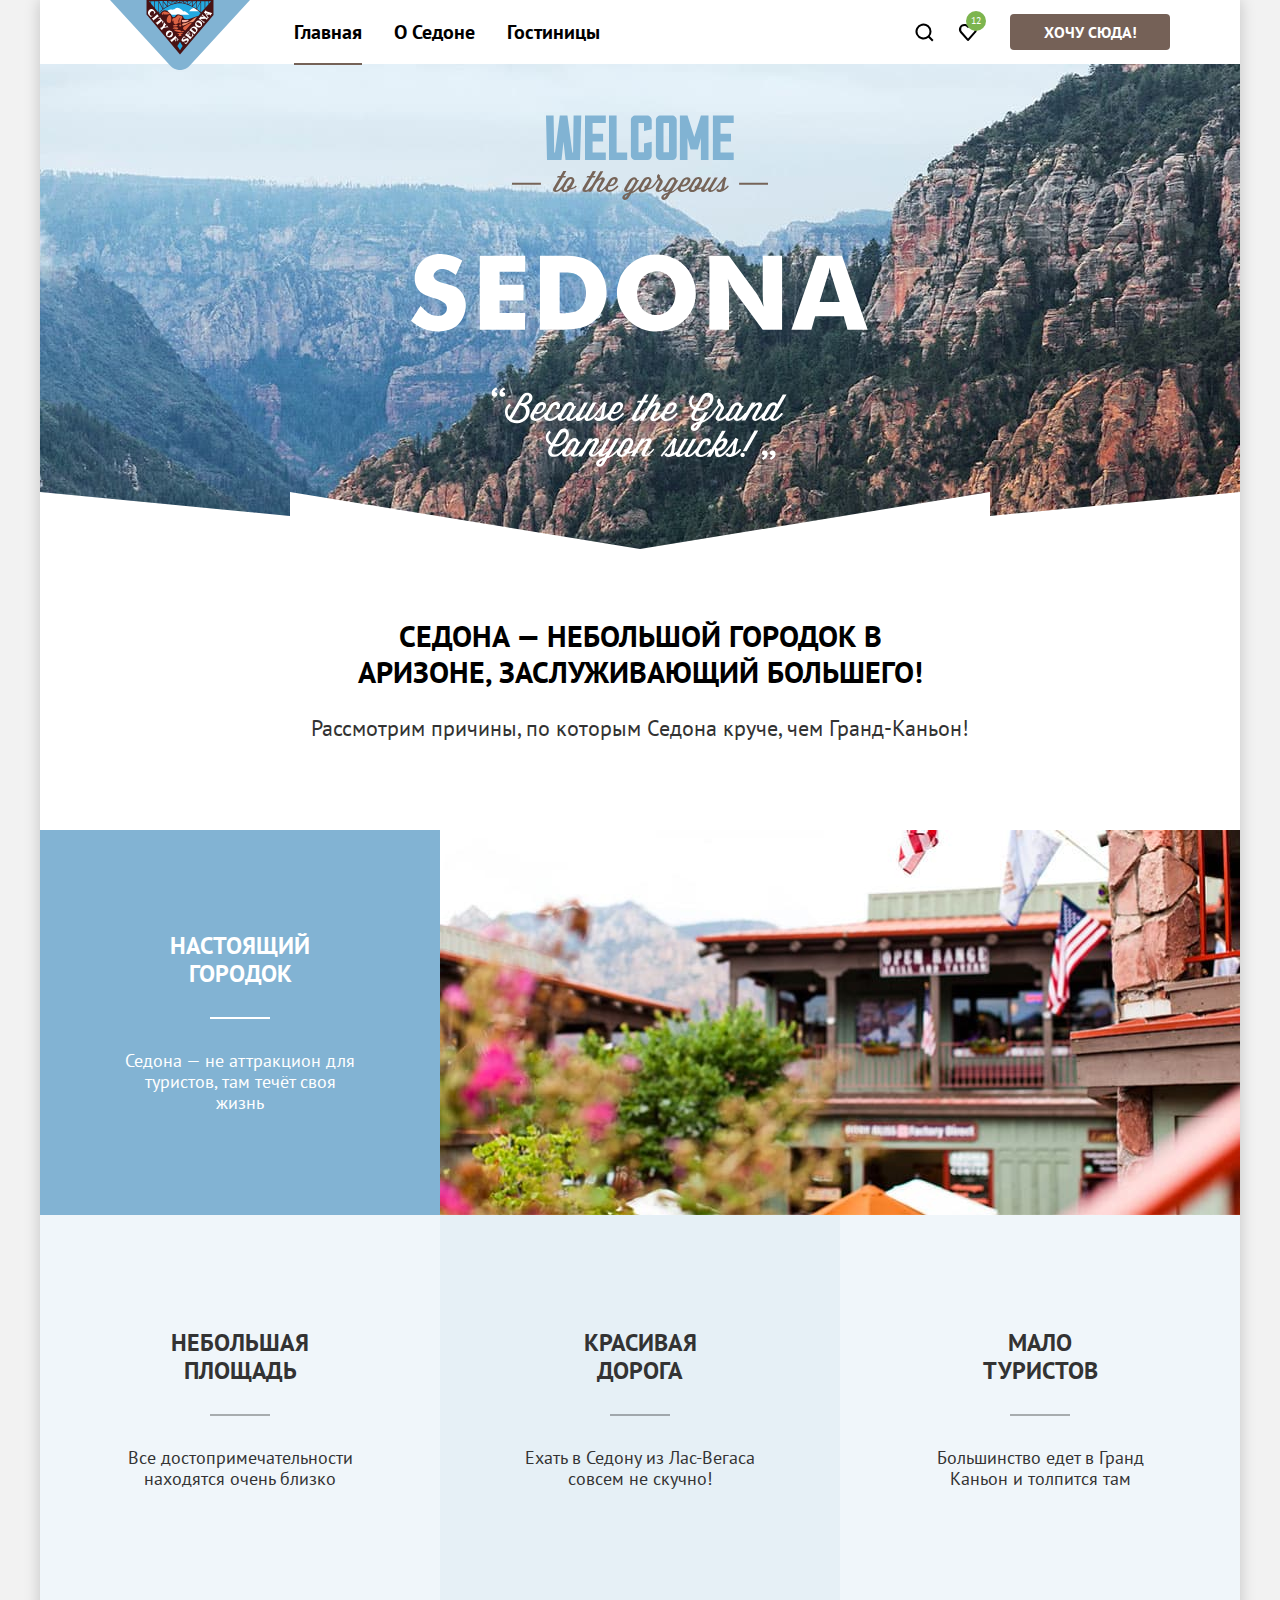
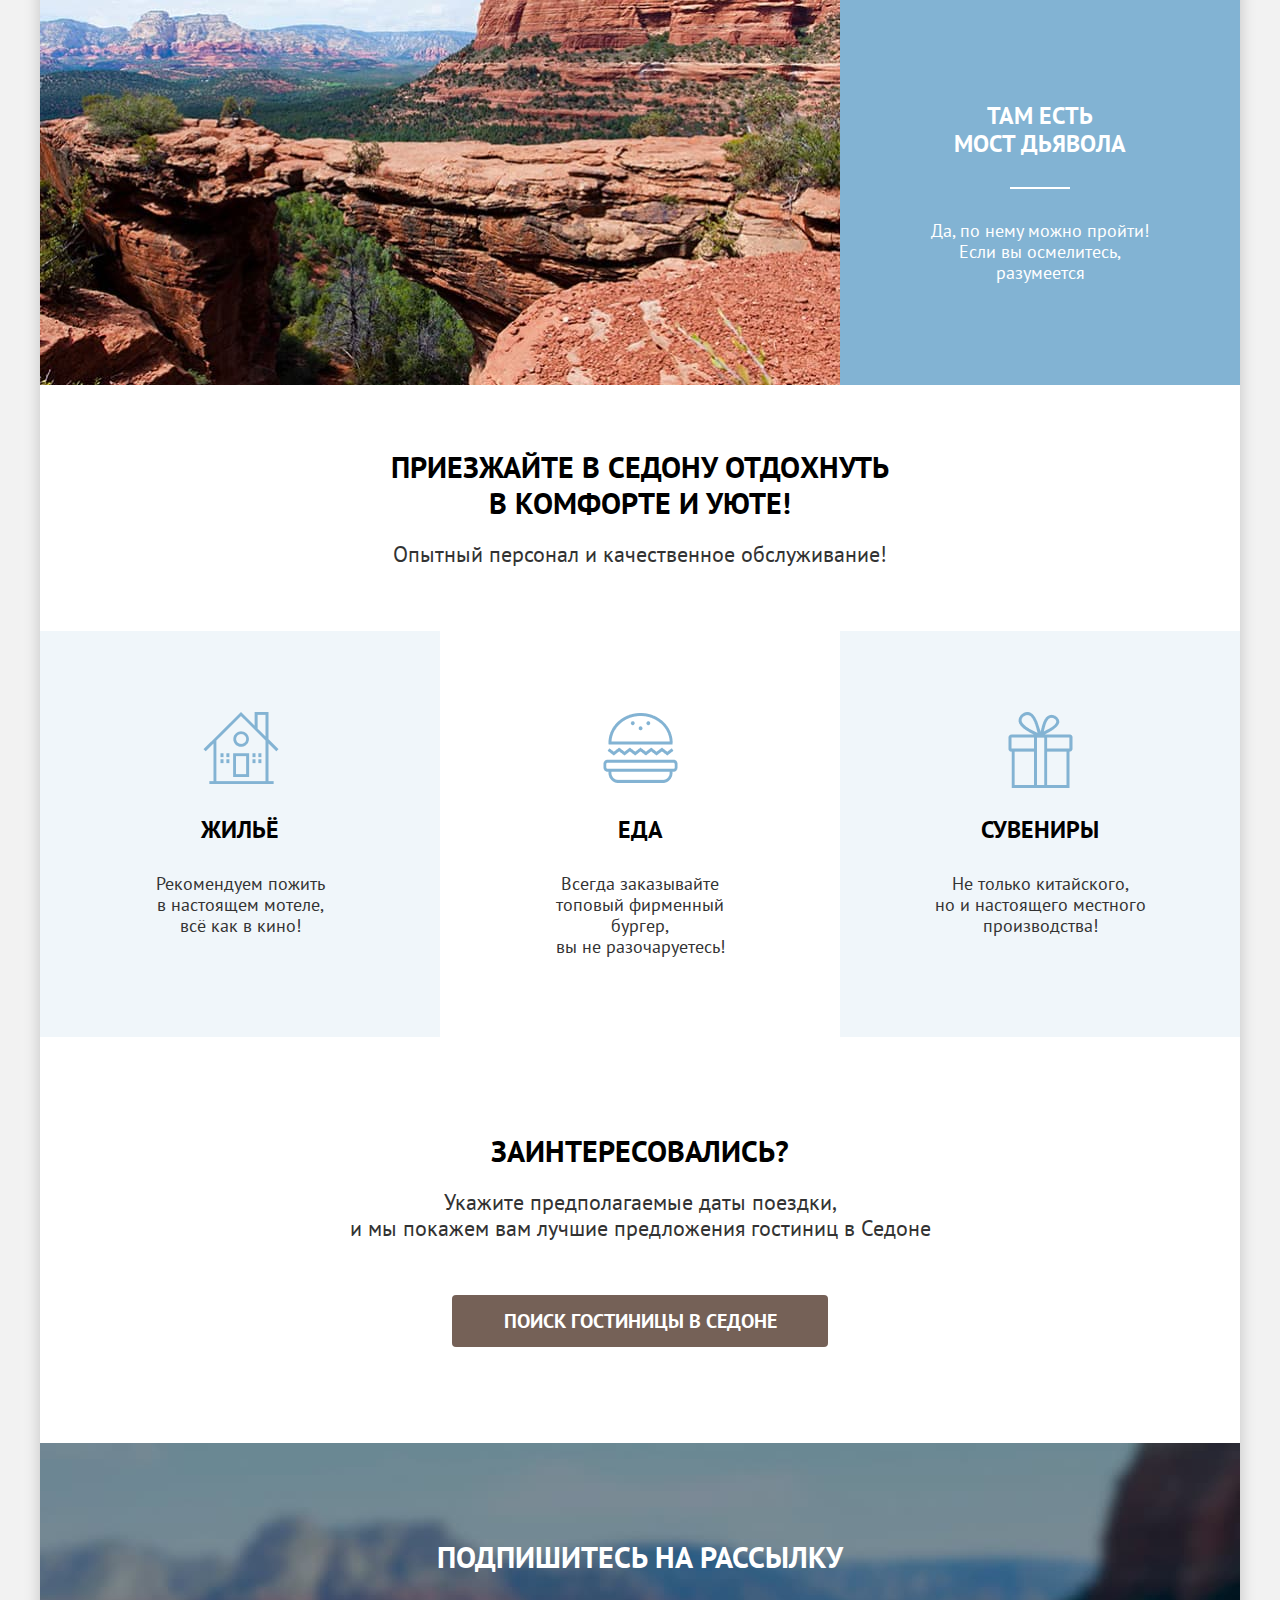
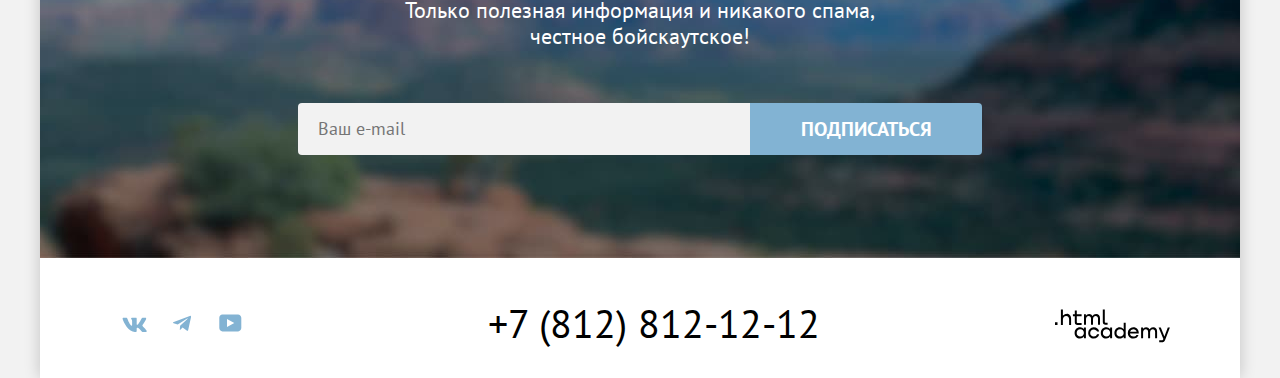
==== commit 6a44d244: "Корректирует элементы по pixel perfect" ====
--- a/index.html
+++ b/index.html
@@ -3,7 +3,7 @@
   <head>
     <meta charset="utf-8">
     <meta name="viewport" content="width=device-width, initial-scale=1.0">
-    <link rel="icon" type="image/png" sizes="32x32" href="images/favicon.png">
+    <link rel="icon" type="image/svg" sizes="32x32" href="images/favicon.svg">
     <link rel="stylesheet" href="styles/styles.css">
     <title>HTML Academy: Седона</title>
   </head>
@@ -64,7 +64,7 @@
         </section>
         <section class="advantages" data-test="advantages">
           <h2 class="visually-hidden">Преимущества Седоны</h2>
-          <p class="title advantages-title">Седона — небольшой городок в Аризоне,<br>заслуживающий большего!</p>
+          <p class="title advantages-title">Седона — небольшой городок в Аризоне, заслуживающий большего!</p>
           <p class="advantages-description">Рассмотрим причины, по которым Седона круче, чем Гранд-Каньон!</p>
           <ul class="advantages-list">
             <li class="advantages-item advantages-item-dark">
@@ -75,20 +75,20 @@
               <img class="advantages-item-img" src="images/town.jpg" width="800" height="385" alt="Здания городка">
             </li>
             <li class="advantages-item advantages-item-light">
-              <h3 class="advantages-item-title">Небольшая<br>площадь</h3>
+              <h3 class="advantages-item-title">Небольшая площадь</h3>
               <p class="advantages-item-description">Все достопримечательности находятся очень близко</p>
             </li>
             <li class="advantages-item advantages-item-medium">
-              <h3 class="advantages-item-title">Красивая<br>дорога</h3>
+              <h3 class="advantages-item-title">Красивая дорога</h3>
               <p class="advantages-item-description">Ехать в Седону из Лас-Вегаса совсем не скучно!</p>
             </li>
             <li class="advantages-item advantages-item-light">
-              <h3 class="advantages-item-title">Мало<br>туристов</h3>
+              <h3 class="advantages-item-title">Мало туристов</h3>
               <p class="advantages-item-description">Большинство едет в Гранд Каньон и толпится там</p>
             </li>
             <li class="advantages-item advantages-item-dark flex-reverse">
               <div class="advantages-item-text">
-                <h3 class="advantages-item-title">Там есть<br>мост дьявола</h3>
+                <h3 class="advantages-item-title">Там есть мост дьявола</h3>
                 <p class="advantages-item-description">Да, по нему можно пройти! Если вы осмелитесь, разумеется</p>
               </div>
               <img class="advantages-item-img" src="images/canyon.jpg" width="800" height="385" alt="Каньон и скалы">
@@ -96,29 +96,26 @@
           </ul>
         </section>
         <section class="services">
-          <h2 class="title services-title">Приезжайте в Седону отдохнуть<br>в комфорте и уюте!</h2>
+          <h2 class="title services-title">Приезжайте в Седону отдохнуть в комфорте и уюте!</h2>
           <p class="services-description">Опытный персонал и качественное обслуживание!</p>
           <ul class="services-list">
             <li class="services-item services-img-house">
               <h3 class="services-item-title">Жильё</h3>
-              <p class="services-item-description">
-                Рекомендуем пожить
+              <p class="services-item-description">Рекомендуем пожить
                 в настоящем мотеле,
                 всё как в кино!
               </p>
             </li>
             <li class="services-item services-img-food">
               <h3 class="services-item-title">Еда</h3>
-              <p class="services-item-description">
-                Всегда заказывайте
+              <p class="services-item-description">Всегда заказывайте
                 топовый фирменный бургер,
                 вы не разочаруетесь!
               </p>
             </li>
             <li class="services-item services-img-souvenir">
               <h3 class="services-item-title">Сувениры</h3>
-              <p class="services-item-description">
-                Не только китайского,
+              <p class="services-item-description">Не только китайского,
                 но и настоящего местного
                 производства!
               </p>
--- a/styles/styles.css
+++ b/styles/styles.css
@@ -26,6 +26,10 @@
 *::after {
   box-sizing: border-box;
 }
+
+/* :focus {
+  outline: 3px solid #68a2ca;
+} */
 
 img {
   max-width: 100%;
@@ -44,8 +48,6 @@
   text-align: center;
   color: #333333;
   background-color: #f2f2f2;
-  /* outline: 3px solid #83b3d3;
-  outline-offset: -5px; */
 }
 
 .visually-hidden {
@@ -170,12 +172,13 @@
 }
 
 .navigation-logo {
-  margin-right: 168px;
+  margin-right: 28px;
+  height: 64px;
 }
 
 .navigation-logo-img {
   display: block;
-  position: absolute;
+  position: relative;
 }
 
 .navigation-list {
@@ -218,12 +221,12 @@
 .navigation-user {
   max-width: 312px;
   margin-left: auto;
-  gap: 25px;
 }
 
 .navigation-user .navigation-link {
-  min-width: 20px;
-  min-height: 20px;
+  padding: 22px 12px;
+  width: 44px;
+  height: 64px;
 }
 
 .navigation-link-button  {
@@ -236,24 +239,28 @@
 
 .navigation-search {
   display: block;
-  width: 22px;
+  width: 20px;
+  height: 20px;
   background-image: url("../images/icons/search.svg");
   background-repeat: no-repeat;
-  background-position: center center;
+  background-position: center;
 }
 
 .navigation-favourites {
   display: block;
-  width: 28px;
+  width: 20px;
+  height: 20px;
   position: relative;
   background-image: url("../images/icons/heart.svg");
   background-repeat: no-repeat;
-  background-position: center center;
+  background-position: center;
+  margin-right: 20px;
 }
 
 .likes-number {
   position: absolute;
-  top: -10px;
+  top: 11px;
+  right: 4px;
   padding-top: 5px;
   width: 20px;
   height: 20px;
@@ -296,6 +303,7 @@
 
 .advantages-title {
   margin: 0 0 25px 0;
+  padding: 0 290px;
 }
 
 .advantages-description {
@@ -321,8 +329,9 @@
 .advantages-item-medium {
   display: flex;
   margin: 0;
+  min-height: 385px;
   flex-basis: 400px;
-  padding: 112px 85px;
+  padding: 114px 85px 110px;
   flex-direction: column;
   flex-wrap: wrap;
   flex-grow: 1;
@@ -343,6 +352,7 @@
 .advantages-item-title {
   position: relative;
   margin: 0 0 62px 0;
+  padding: 0 29px;
   font-weight: 700;
   font-size: 24px;
   line-height: 28px;
@@ -353,7 +363,7 @@
   content: "";
   position: absolute;
   display: block;
-  top: 87px;
+  top: 85px;
   right: calc(50% - 30px);
   width: 60px;
   height: 2px;
@@ -385,6 +395,7 @@
 
 .services-title {
   margin: 0 0 20px 0;
+  padding: 0 347px;
   text-transform: uppercase;
   margin-bottom: 20px;
   color: #000000;
@@ -401,7 +412,7 @@
 .services-item {
   width: 400px;
   min-height: 385px;
-  padding: 185px 84px 80px;
+  padding: 185px 86px 80px;
   color: #000000;
   flex-grow: 1;
 }
@@ -433,7 +444,7 @@
 
 .services-item-title {
   margin: 0;
-  margin-bottom: 8px;
+  margin-bottom: 29px;
   font-size: 24px;
   line-height: 28px;
   text-transform: uppercase;
@@ -441,12 +452,21 @@
 
 .services-item-description {
   margin: 0;
-  padding: 0;
   font-size: 18px;
   line-height: 21px;
   color: #333333;
   white-space: pre-line;
-  /* overflow-wrap: anywhere; */
+  text-align: center;
+}
+
+.services-item-button {
+  display: block;
+  width: 200px;
+  padding: 8px;
+  margin: 0 auto;
+  font-weight: 700;
+  font-size: 20px;
+  line-height:
 }
 
 .search {
@@ -538,14 +558,11 @@
   flex-wrap: wrap;
 }
 
-.social-item {
-  width: 47px;
+.social-link {
+  display: block;
+  padding: 8px;
+  width: 48px;
   height: 40px;
-}
-
-.social-link {
-  display: block;
-  padding-top: 10px;
   color: #83b3d3;
 }
 
@@ -569,8 +586,7 @@
   color:  #000000;
   text-decoration: none;
   text-align: left;
-  overflow-wrap: break-word;
-  padding-top: 10px;
+  text-wrap: wrap;
 }
 
 .contact:hover {
@@ -631,9 +647,21 @@
 }
 
 .breadcrumbs-item {
+  position: relative;
   font-size: 16px;
   line-height: 21px;
   color: #ffffff;
+}
+
+.breadcrumbs-item:not(:first-child)::before {
+  content: "";
+  position: absolute;
+  display: block;
+  left: -18px;
+  top: 1px;
+  width: 8px;
+  height: 20px;
+  background-image: url("../images/icons/breadcrumbs-arrow.svg");
 }
 
 .breadcrumbs-link {
@@ -660,18 +688,14 @@
   padding: 0;
 }
 
-.hotels-infrastructure {
+.hotels-filter-infrastructure {
   width: 150px;
-  margin: 0;
-  padding: 0;
-}
-
-.hotels-filter-group {
   margin-right: 70px;
 }
 
-.hotels-type {
+.hotels-filter-type {
   width: 150px;
+  margin-right: 140px;
 }
 
 .hotels-filter-title {
@@ -698,11 +722,201 @@
   margin-bottom: 16px;
 }
 
+.hotels-filter-label {
+  position: relative;
+  display: block;
+  left: 38px;
+}
+
+/* Создаем кастомный чекбокс */
+
+.hotels-filter-checkbox {
+  position: absolute;
+  appearance: none;
+  margin-left: -38px;
+  cursor: pointer;
+  outline: none;
+}
+
+.hotels-filter-checkbox::before {
+  content: "";
+  position: absolute;
+  top: -1px;
+  left: 0;
+  display: block;
+  width: 20px;
+  height: 20px;
+  border-radius: 4px;
+  background-color: #ffffff;
+  outline-color: #68a2ca;
+  transition-property: outline-color;
+  transition-duration: 0.3s, 0.3s;
+  transition-timing-function: ease-in-out;
+}
+
+.hotels-filter-checkbox::after {
+  content: "";
+  position: absolute;
+  top: 3px;
+  left: 5px;
+  width: 11px;
+  height: 8px;
+  border: 2px solid #3f5e72;
+  border-top: none;
+  border-right: none;
+  opacity: 0;
+  transform: rotate(-45deg);
+  transition-property: opacity;
+  transition-duration: 0.2s;
+  transition-timing-function: ease-in-out;
+}
+
+.hotels-filter-checkbox:focus-visible {
+  outline: none;
+}
+
+.hotels-filter-checkbox:checked:after {
+  opacity: 1;
+}
+
+.hotels-filter-checkbox:hover:not(:disabled)::before {
+  opacity: 0.6;
+}
+
+.hotels-filter-checkbox:focus::before {
+  outline: 3px solid #68a2ca;
+}
+
+.hotels-filter-checkbox:active::before {
+  outline: 0 solid #68a2ca;
+}
+
+.hotels-filter-checkbox:disabled::before {
+  background-color: #e5e5e5;
+}
+
+.hotels-filter-checkbox:checked::before {
+  outline: 2px solid #68a2ca;
+}
+
+/* Создаем кастомные radio */
+
+.hotels-filter-radio {
+  position: absolute;
+  appearance: none;
+  margin-left: -42px;
+  cursor: pointer;
+  outline: none;
+}
+
+.hotels-filter-radio::before {
+  content: "";
+  position: absolute;
+  top: -1px;
+  left: 4px;
+  display: block;
+  width: 21px;
+  height: 21px;
+  background-color: #ffffff;
+  border-radius: 50%;
+  outline-color: #68a2ca;
+  transition-property: outline-color;
+  transition-duration: 0.3s, 0.3s;
+  transition-timing-function: ease-in-out;
+}
+
+.hotels-filter-radio::after {
+  content: "";
+  position: absolute;
+  top: 4px;
+  left: 9px;
+  display: block;
+  width: 11px;
+  height: 11px;
+  background-color: #3f5e72;;
+  border-radius: 50%;
+  opacity: 0;
+  background-position: center;
+  transition-property: opacity;
+  transition-duration: 0.3s;
+  transition-timing-function: ease-in-out;
+}
+
+.hotels-filter-radio:focus-visible {
+  outline: none;
+}
+
+.hotels-filter-radio:checked::after {
+  opacity: 1;
+}
+
+.hotels-filter-radio:hover:not(:disabled)::before {
+  opacity: 0.6;
+}
+
+.hotels-filter-radio:focus::before {
+  outline: 3px solid #68a2ca;
+}
+
+.hotels-filter-radio:active::before {
+  outline: 0 solid #68a2ca;
+}
+
+.hotels-filter-radio:disabled::before {
+  background-color: #e5e5e5;
+}
+
+.hotels-filter-price {
+  display: flex;
+  flex-wrap: wrap;
+  gap: 2px;
+  width: 288px;
+  margin-right: 70px;
+}
+
+.hotels-price-label {
+  margin: 0;
+  padding: 0;
+}
+
+.hotels-price-input {
+  border-radius: 4px 0 0 4px;
+  border: none;
+  padding: 12px 20px;
+  max-width: 143px;
+  height: 48px;
+  background-color: #f2f2f2;
+  margin-bottom: 20px;
+}
+
+.hotels-price-input-left {
+  border-radius: 4px 0 0 4px;
+}
+
+.hotels-price-input-right {
+  border-radius: 0 4px 4px 0;
+}
+
+.hotels-price-slider {
+  width: 100%;
+}
+
+.hotels-filter-buttons {
+  display: flex;
+  flex-direction: column;
+  padding-top: 56px;
+}
+
+.filter-button {
+  width: 191px;
+  background-color: #68a2ca;
+  margin-bottom: 26px;
+}
+
 .view-hotels {
   display: flex;
   align-items: center;
   padding: 50px 70px 40px;
-  flex-wrap: wrap;
 }
 
 .view-hotels-text {
@@ -768,36 +982,6 @@
   background-position: center center;
 }
 
-.hotels-price-input {
-  border-radius: 4px 0 0 4px;
-  border: none;
-  padding: 12px 20px;
-  width: 143px;
-  height: 48px;
-  background-color: #f2f2f2;
-  margin-bottom: 36px;
-}
-
-.hotels-price-input-left {
-  border-radius: 4px 0 0 4px;
-}
-
-.hotels-price-input-right {
-  border-radius: 0 4px 4px 0;
-}
-
-.hotels-filter-buttons {
-  display: flex;
-  flex-direction: column;
-  padding-top: 56px;
-}
-
-.filter-button {
-  min-width: 191px;
-  background-color: #68a2ca;
-  margin-bottom: 32px;
-}
-
 .hotel-card-list {
   display: flex;
   margin: 0;
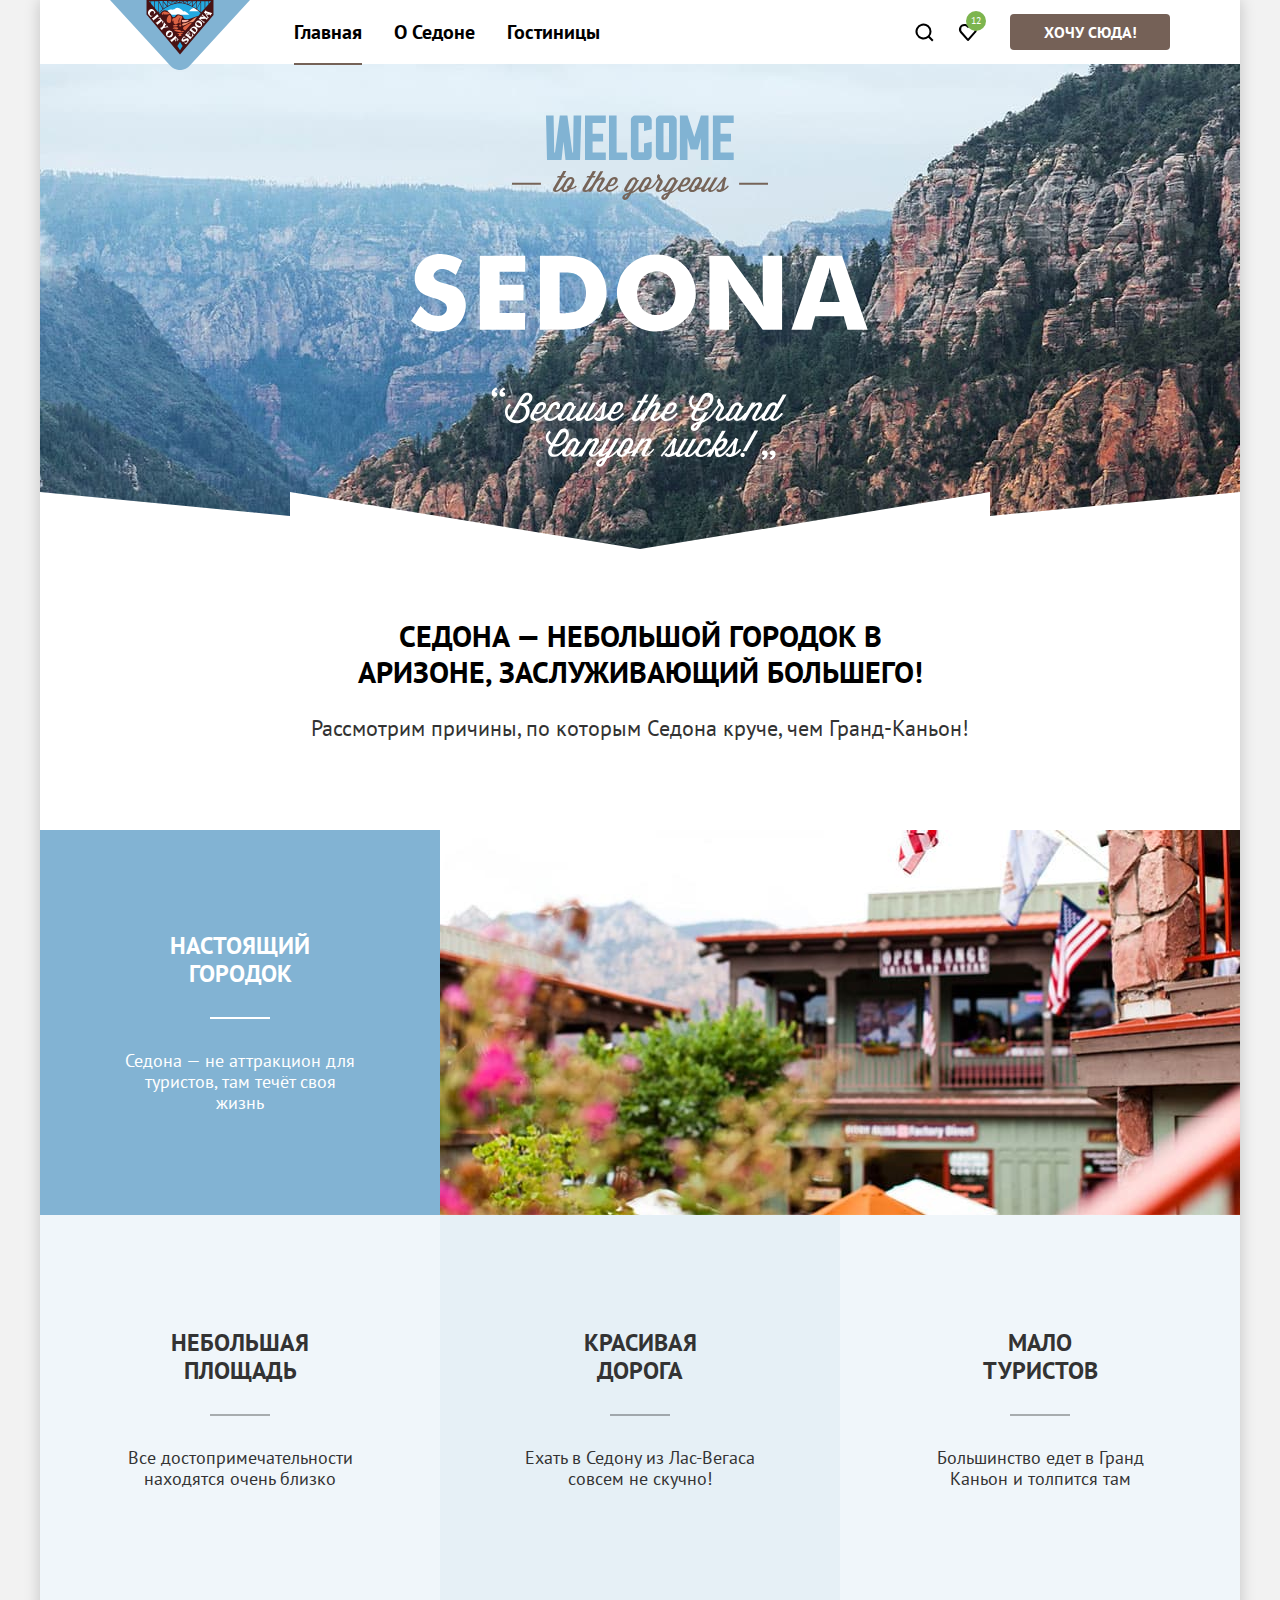
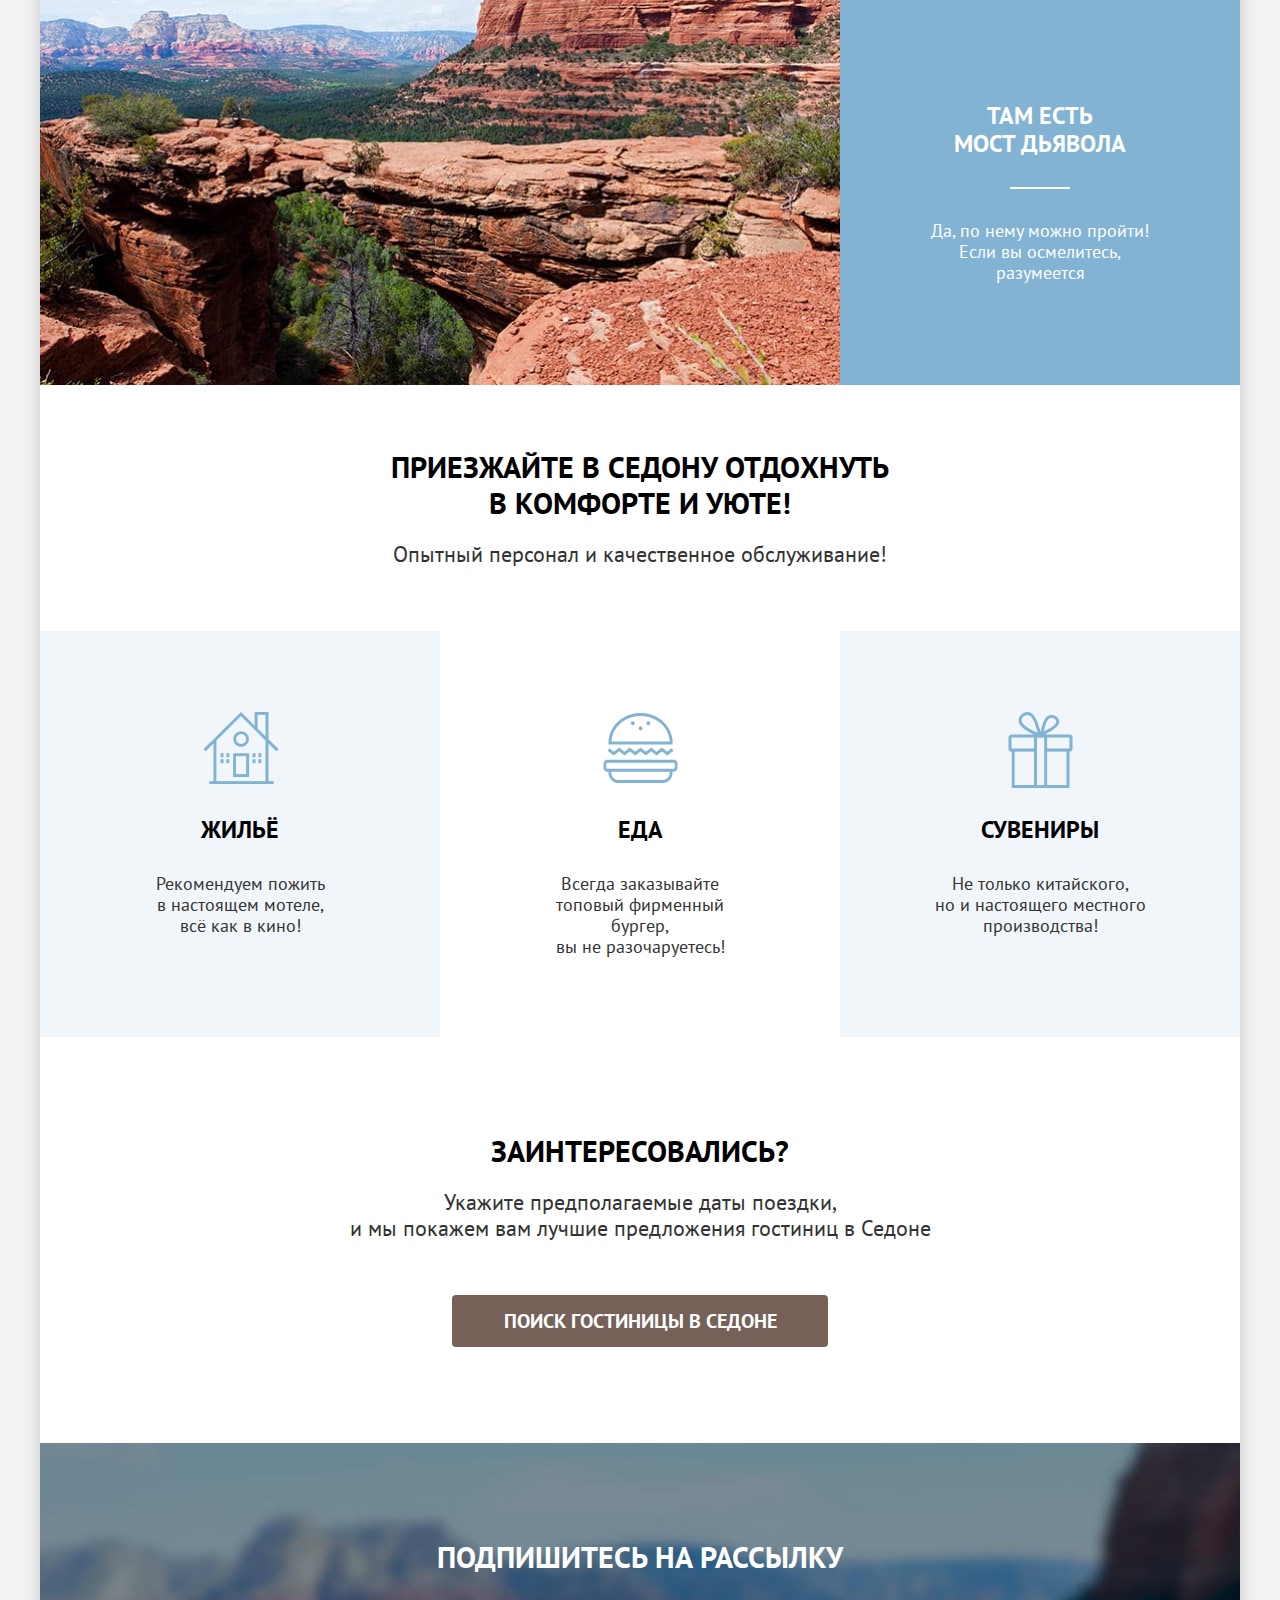
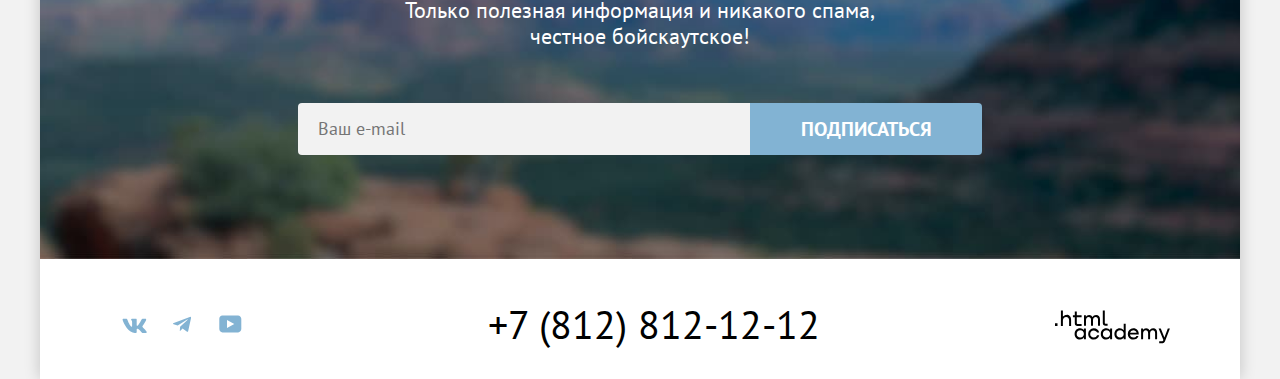
==== commit e3057aa8: "Делает мелкие правки" ====
--- a/index.html
+++ b/index.html
@@ -21,38 +21,26 @@
               </a>
             </li>
             <li class="navigation-item">
-              <a class="navigation-link" href="#">
-                О Седоне
-              </a>
+              <a class="navigation-link" href="#">О Седоне</a>
             </li>
             <li class="navigation-item">
-              <a class="navigation-link" href="catalog.html" aria-current="page">
-                Гостиницы
-              </a>
+              <a class="navigation-link" href="catalog.html" aria-current="page">Гостиницы</a>
             </li>
           </ul>
           <ul class="navigation-list navigation-user">
             <li class="navigation-item">
               <a class="navigation-link navigation-search" href="#" aria-current="page">
-                <span class="visually-hidden">
-                  Поиск
-                </span>
+                <span class="visually-hidden">Поиск</span>
               </a>
             </li>
             <li class="navigation-item">
               <a class="navigation-link navigation-favourites" href="#">
-                <span class="visually-hidden">
-                  Избранное
-                </span>
-                <span class="likes-number">
-                  12
-                </span>
+                <span class="visually-hidden">Избранное</span>
+                <span class="likes-number">12</span>
               </a>
             </li>
             <li class="navigation-item">
-              <a class="button button-brown navigation-link-button" href="#">
-                Хочу сюда!
-              </a>
+              <a class="button button-brown navigation-link-button" href="#">Хочу сюда!</a>
             </li>
           </ul>
         </nav>
@@ -69,26 +57,26 @@
           <ul class="advantages-list">
             <li class="advantages-item advantages-item-dark">
               <div class="advantages-item-text">
-                <h3 class="advantages-item-title">Настоящий городок</h3>
+                <h3 class="advantages-item-title">Настоящий<br>городок</h3>
                 <p class="advantages-item-description">Седона — не аттракцион для туристов, там течёт своя жизнь</p>
               </div>
               <img class="advantages-item-img" src="images/town.jpg" width="800" height="385" alt="Здания городка">
             </li>
             <li class="advantages-item advantages-item-light">
-              <h3 class="advantages-item-title">Небольшая площадь</h3>
+              <h3 class="advantages-item-title">Небольшая<br>площадь</h3>
               <p class="advantages-item-description">Все достопримечательности находятся очень близко</p>
             </li>
             <li class="advantages-item advantages-item-medium">
-              <h3 class="advantages-item-title">Красивая дорога</h3>
+              <h3 class="advantages-item-title">Красивая<br>дорога</h3>
               <p class="advantages-item-description">Ехать в Седону из Лас-Вегаса совсем не скучно!</p>
             </li>
             <li class="advantages-item advantages-item-light">
-              <h3 class="advantages-item-title">Мало туристов</h3>
+              <h3 class="advantages-item-title">Мало<br>туристов</h3>
               <p class="advantages-item-description">Большинство едет в Гранд Каньон и толпится там</p>
             </li>
             <li class="advantages-item advantages-item-dark flex-reverse">
               <div class="advantages-item-text">
-                <h3 class="advantages-item-title">Там есть мост дьявола</h3>
+                <h3 class="advantages-item-title">Там есть<br>мост дьявола</h3>
                 <p class="advantages-item-description">Да, по нему можно пройти! Если вы осмелитесь, разумеется</p>
               </div>
               <img class="advantages-item-img" src="images/canyon.jpg" width="800" height="385" alt="Каньон и скалы">
--- a/styles/styles.css
+++ b/styles/styles.css
@@ -27,9 +27,10 @@
   box-sizing: border-box;
 }
 
-/* :focus {
+*:focus {
   outline: 3px solid #68a2ca;
-} */
+  border-radius: 4px;
+}
 
 img {
   max-width: 100%;
@@ -231,10 +232,11 @@
 
 .navigation-link-button  {
   display: block;
-  min-width: 160px;
+  width: 160px;
+  min-height: 36px;
   padding: 0 8px;
   text-decoration: none;
-  overflow-wrap: break-word;
+  /* overflow-wrap: break-word; */
 }
 
 .navigation-search {
@@ -352,7 +354,6 @@
 .advantages-item-title {
   position: relative;
   margin: 0 0 62px 0;
-  padding: 0 29px;
   font-weight: 700;
   font-size: 24px;
   line-height: 28px;
@@ -459,16 +460,6 @@
   text-align: center;
 }
 
-.services-item-button {
-  display: block;
-  width: 200px;
-  padding: 8px;
-  margin: 0 auto;
-  font-weight: 700;
-  font-size: 20px;
-  line-height:
-}
-
 .search {
   padding: 96px 304px 0;
 }
@@ -485,27 +476,26 @@
 .search-button {
   display: block;
   width: 376px;
+  min-height: 52px;
   padding: 8px;
   margin: 0 auto 96px;
-
   font-weight: 700;
   font-size: 20px;
   line-height: 36px;
 }
 
 .subscribe {
+  padding: 96px 258px 104px;
   background-image: url("../images/backgrounds/subscribe-bg.jpg");
   background-size: cover;
   background-repeat: no-repeat;
-  background-position: left bottom;
+  background-position: center;
   background-color: #cae1ef;
-
   max-width: 1200px;
   min-height: 415px;
 }
 
 .subscribe-title {
-  padding: 96px 0 0;
   margin-bottom: 20px;
   color: #ffffff;
 }
@@ -521,7 +511,8 @@
 }
 
 .subscribe-form-input {
-  min-width: 452px;
+  width: 452px;
+  min-height: 52px;
   padding: 12px 0 12px 20px;
   border-radius: 4px 0 0 4px;
   margin: 0;
@@ -533,14 +524,24 @@
   border: none;
 }
 
+.subscribe-form-input:hover {
+  background-color:  #e6e6e6;
+}
+
+.subscribe-form-input:focus {
+  background-color:  #e6e6e6;
+}
+
 .button-subscribe {
+  display: block;
   border-radius: 0 4px 4px 0;
-  padding: 8px 50px;
+  padding: 8px 10px;
   width: 232px;
   min-height: 52px;
   font-weight: 700;
   font-size: 20px;
   line-height: 36px;
+  text-align: center;
 }
 
 .page-footer {
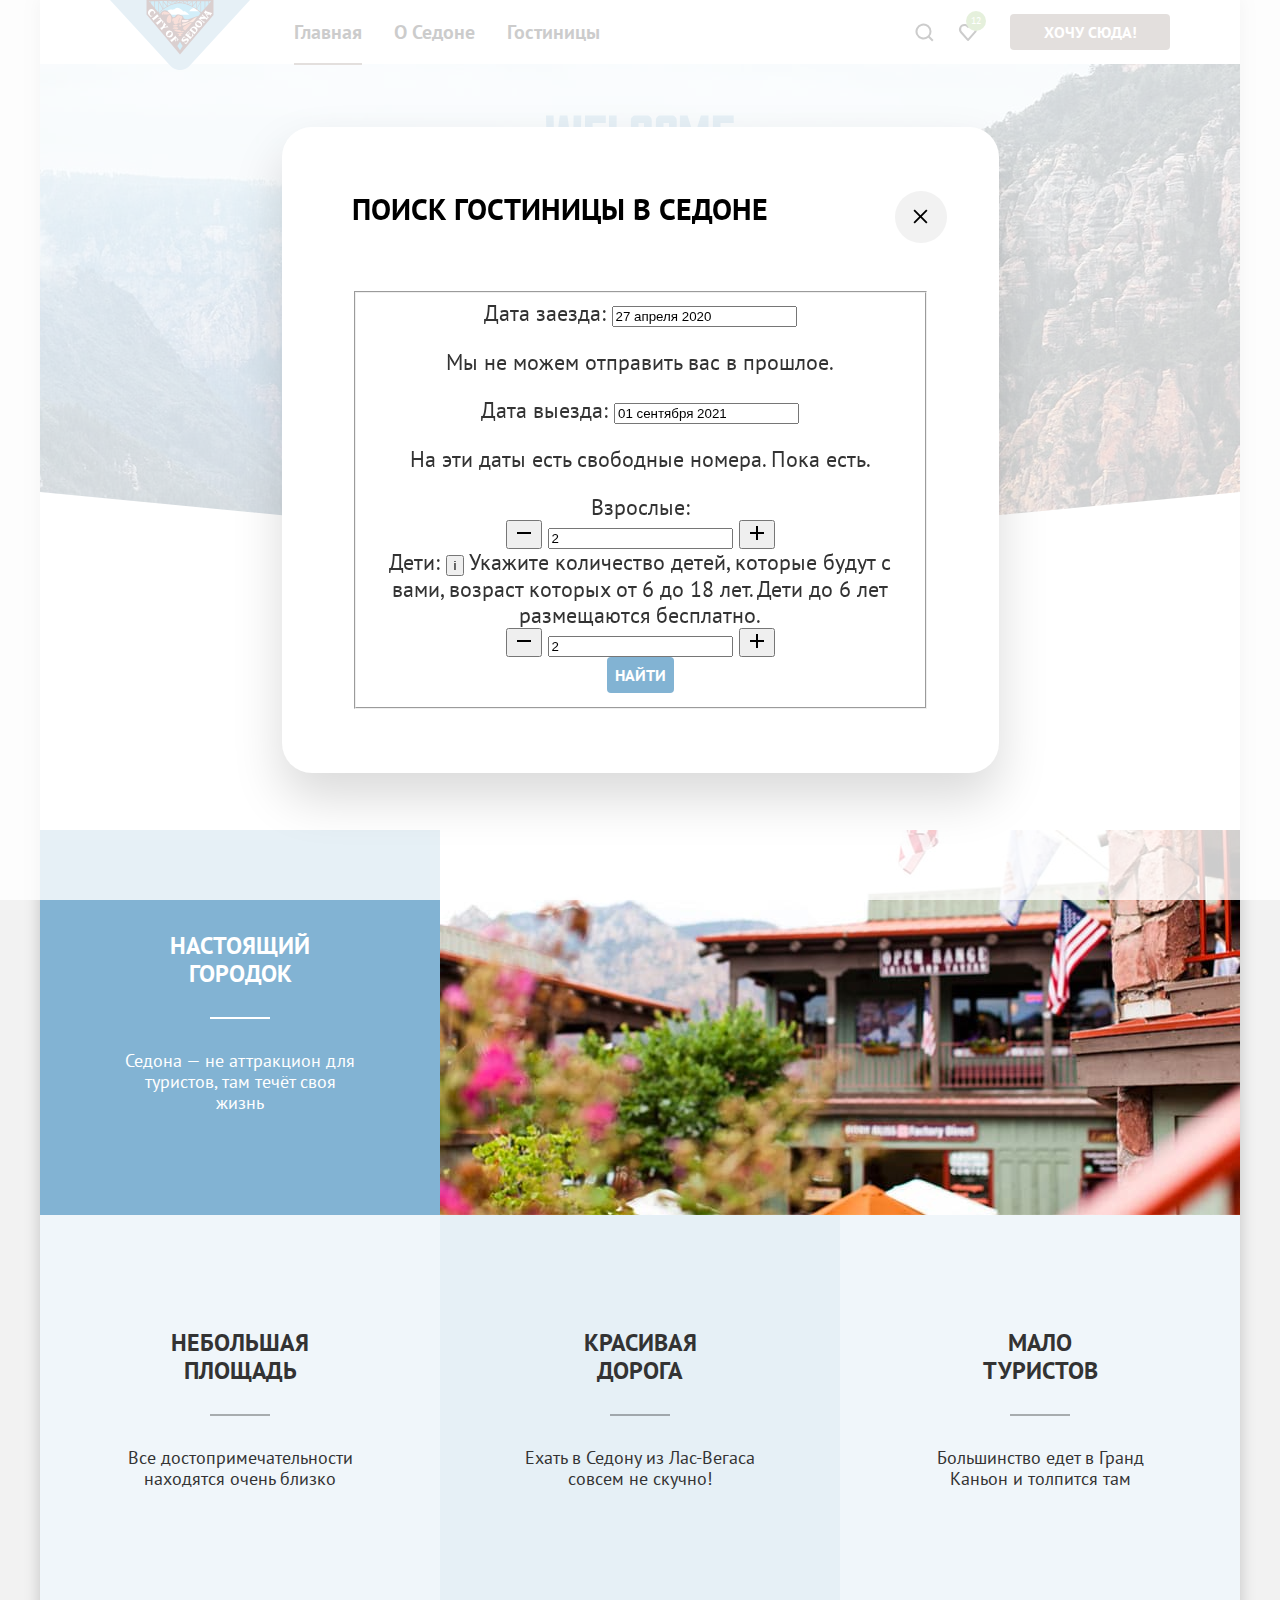
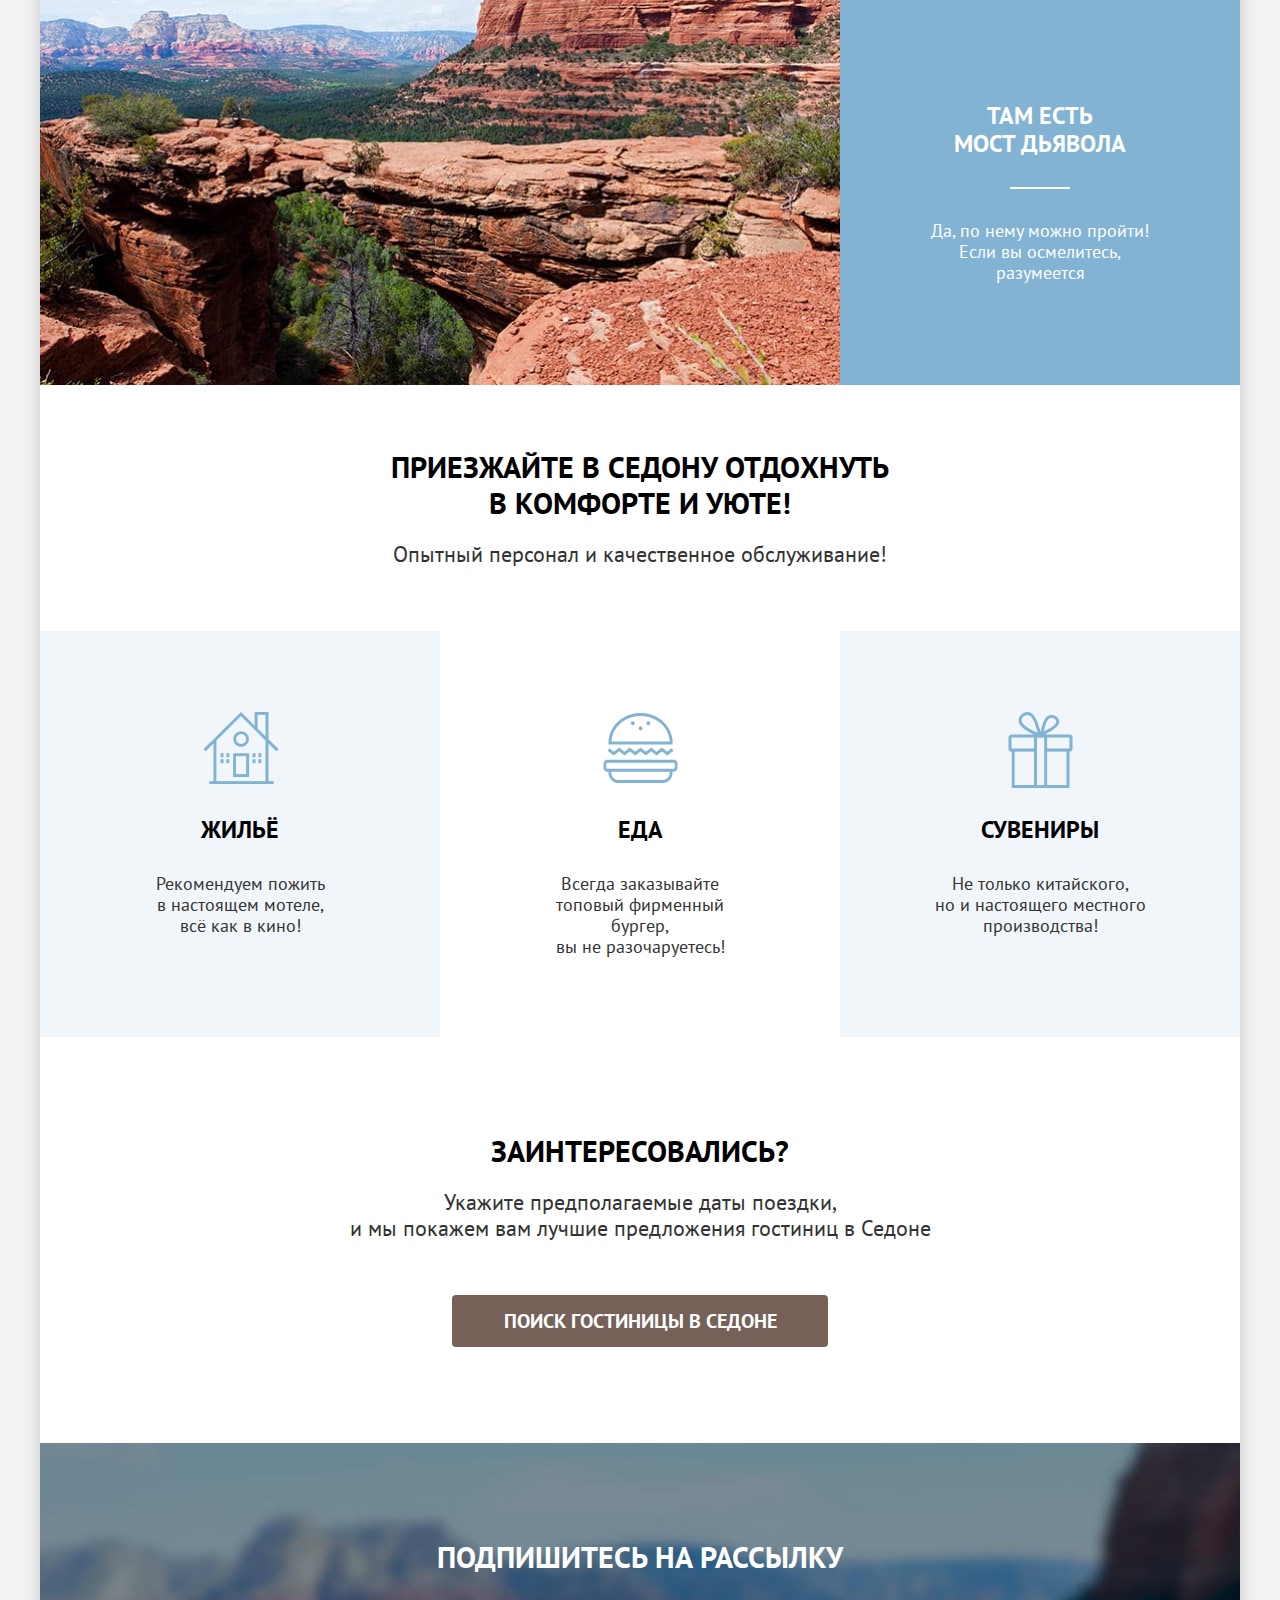
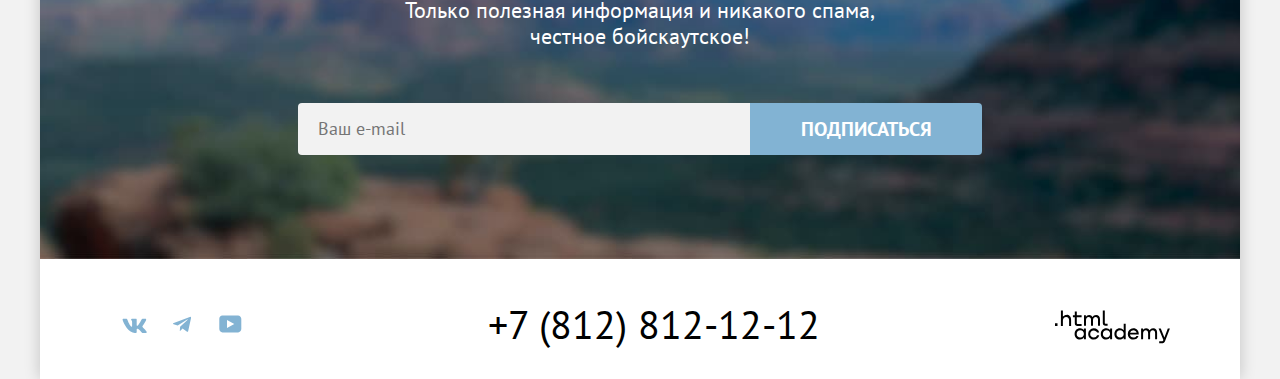
==== commit cc8a333f: "Размечает элементы модального окна" ====
--- a/index.html
+++ b/index.html
@@ -171,5 +171,64 @@
         </a>
       </footer>
     </div>
+    <div class="modal-overlay">
+      <div class="modal">
+        <button type="botton" class="modal-close-button">
+          <span class="visually-hidden">Закрыть</span>
+        </button>
+        <section class="modal-content">
+          <h2 class="modal-title title"> Поиск гостиницы в Седоне</h2>
+          <form class="modal-form" action="https://echo.htmlacademy.ru/" method="post" target="_blank">
+            <fieldset class="modal-form-group">
+              <legend class="modal-form-title visually-hidden">Параметры поиска</legend>
+              <label class="modal-form-label">Дата заезда:
+                <input class="modal-form-input" type="text" name="check-in" value="27 апреля 2020" placeholder="Укажите дату">
+              </label>
+              <p class="modal-form-text text-error">Мы не можем отправить вас в прошлое.</p>
+              <label class="modal-form-label">Дата выезда:
+                <input class="modal-form-input" type="text" name="check-out" value="01 сентября 2021" placeholder="Укажите дату">
+              </label>
+              <p class="modal-form-text text-error">На эти даты есть свободные номера. Пока есть.</p>
+              <label for="adult-count" class="modal-label">Взрослые:
+                <div class="adult-count-container">
+                  <button class="adult-count-button button-minus" type="button">
+                    <svg xmlns="http://www.w3.org/2000/svg" width="20" height="20" viewBox="0 0 20 20">
+                      <path fill="currentColor" d="M3 9v2h14V9H3Z"/>
+                    </svg>
+                  </button>
+                  <input name="adult-count" type="number" class="adult-count-input" value="2">
+                  <button class="adult-count-button button-plus" type="button">
+                    <svg xmlns="http://www.w3.org/2000/svg" width="20" height="20" fill="currentColor" viewBox="0 0 20 20">
+                      <path fill="currentColor" d="M17 9h-6V3H9v6H3v2h6v6h2v-6h6V9Z"/>
+                    </svg>
+                  </button>
+                </div>
+              </label>
+              <label for="children-count" class="modal-label">Дети:
+                <span class="tooltip">
+                  <button class="tooltip-button" type="button">i</button>
+                  <span class="tooltip-text">Укажите количество детей, которые будут с вами, возраст которых от 6 до 18 лет. Дети до 6 лет размещаются бесплатно.</span>
+                </span>
+                <div class="children-count-container">
+                  <button class="children-count-button button-minus" type="button">
+                    <svg xmlns="http://www.w3.org/2000/svg" width="20" height="20" viewBox="0 0 20 20">
+                      <path fill="currentColor" d="M3 9v2h14V9H3Z"/>
+                    </svg>
+                  </button>
+                  <input name="children-count" type="number" class="children-count-input" value="2">
+                  <button class="children-count-button button-plus" type="button">
+                    <svg xmlns="http://www.w3.org/2000/svg" width="20" height="20" fill="currentColor" viewBox="0 0 20 20">
+                      <path fill="currentColor" d="M17 9h-6V3H9v6H3v2h6v6h2v-6h6V9Z"/>
+                    </svg>
+                  </button>
+                </div>
+              </label>
+              <button type="submit" class="modal-button-submit button button-blue">Найти</button>
+            </fieldset>
+          </form>
+        </section>
+      </div>
+
+    </div>
   </body>
 </html>
--- a/styles/styles.css
+++ b/styles/styles.css
@@ -27,10 +27,10 @@
   box-sizing: border-box;
 }
 
-*:focus {
+/* *:focus {
   outline: 3px solid #68a2ca;
   border-radius: 4px;
-}
+} */
 
 img {
   max-width: 100%;
@@ -69,21 +69,30 @@
 
 .button {
   font-family: inherit;
+  padding: 8px;;
+  min-height: 36px;
   border-radius: 4px;
   color: #ffffff;
   font-weight: 700;
   font-size: 16px;
-  line-height: 36px;
+  line-height: 20px;
   text-align: center;
   text-transform: uppercase;
   border: none;
   cursor: pointer;
+  transition: all 0.2s ease-in-out;
+  outline: none;
 }
 
 .button:active {
   color: rgba(255, 255, 255, 0.3);
 }
 
+.button:disabled {
+  opacity: 0.1;
+  background-color: #e5e5e5;
+}
+
 .button-brown {
   background-color: #756157;
 }
@@ -133,19 +142,20 @@
 }
 
 .button-transparent {
-  border: 3px solid transparent;
+  border: none;
   background-color: transparent;
   outline: none;
 }
 
 .button-transparent:focus {
-  border: 3px solid #83b3d3;
+  outline: 3px solid #83b3d3;
+  outline-offset: -3px;
 }
 
 .hotels-filter-group {
   margin: 0;
   padding: 0;
-  border: 0 none;
+  border: none;
 }
 
 .wrapper {
@@ -233,8 +243,6 @@
 .navigation-link-button  {
   display: block;
   width: 160px;
-  min-height: 36px;
-  padding: 0 8px;
   text-decoration: none;
   /* overflow-wrap: break-word; */
 }
@@ -245,7 +253,7 @@
   height: 20px;
   background-image: url("../images/icons/search.svg");
   background-repeat: no-repeat;
-  background-position: center;
+  background-position: center center;
 }
 
 .navigation-favourites {
@@ -255,7 +263,7 @@
   position: relative;
   background-image: url("../images/icons/heart.svg");
   background-repeat: no-repeat;
-  background-position: center;
+  background-position: center center;
   margin-right: 20px;
 }
 
@@ -477,7 +485,6 @@
   display: block;
   width: 376px;
   min-height: 52px;
-  padding: 8px;
   margin: 0 auto 96px;
   font-weight: 700;
   font-size: 20px;
@@ -520,22 +527,26 @@
   font-size: 18px;
   line-height: 24px;
   color:  #000000;
-  background-color:  #f2f2f2;
+  background-color: #f2f2f2;
   border: none;
 }
 
 .subscribe-form-input:hover {
-  background-color:  #e6e6e6;
-}
-
-.subscribe-form-input:focus {
-  background-color:  #e6e6e6;
+  background-color: #e6e6e6;
+}
+
+.subscribe-form-input:focus-visible {
+  background-color: #e6e6e6;
+  outline: 3px solid #83b3d3;
+  outline-offset: -3px;
+}
+
+.subscribe-form-input:active {
+  background-color: #e6e6e6;
 }
 
 .button-subscribe {
-  display: block;
   border-radius: 0 4px 4px 0;
-  padding: 8px 10px;
   width: 232px;
   min-height: 52px;
   font-weight: 700;
@@ -565,6 +576,7 @@
   width: 48px;
   height: 40px;
   color: #83b3d3;
+  outline: none;
 }
 
 .social-link:hover {
@@ -584,17 +596,18 @@
   font-size: 40px;
   line-height: 40px;
   text-transform: uppercase;
-  color:  #000000;
+  color: #000000;
   text-decoration: none;
   text-align: left;
   text-wrap: wrap;
+  outline: none;
 }
 
 .contact:hover {
   color: #756157;
 }
 
-.contact:focus{
+.contact:focus {
   color: #756157;
 }
 
@@ -605,15 +618,16 @@
 .author-logo {
   width: 115px;
   padding-top: 10px;
-  color:  #000000;
+  color: #000000;
   text-align: end;
+  outline: none;
 }
 
 .author-logo:hover {
   color: #756157;
 }
 
-.author-logo:focus{
+.author-logo:focus {
   color: #756157;
 }
 
@@ -669,9 +683,22 @@
   color: inherit;
   text-decoration: none;
   margin-right: 28px;
-}
-
-.breadcrumbs-link-home{
+  outline: none;
+}
+
+.breadcrumbs-link:hover {
+  opacity: 0.6;
+}
+
+.breadcrumbs-link:focus {
+  opacity: 0.6;
+}
+
+.breadcrumbs-link:active {
+  opacity: 0.3;
+}
+
+.breadcrumbs-link-home {
   display: block;
   width: 14px;
   height: 20px;
@@ -796,10 +823,6 @@
   background-color: #e5e5e5;
 }
 
-.hotels-filter-checkbox:checked::before {
-  outline: 2px solid #68a2ca;
-}
-
 /* Создаем кастомные radio */
 
 .hotels-filter-radio {
@@ -881,21 +904,97 @@
 }
 
 .hotels-price-input {
-  border-radius: 4px 0 0 4px;
   border: none;
   padding: 12px 20px;
   max-width: 143px;
   height: 48px;
   background-color: #f2f2f2;
   margin-bottom: 20px;
-}
-
-.hotels-price-input-left {
+  outline: none;
+}
+
+.hotels-price-input::-webkit-outer-spin-button,
+.hotels-price-input::-webkit-inner-spin-button {
+  appearance: none;
+  margin: 0;
+}
+
+.hotels-price-input-min {
   border-radius: 4px 0 0 4px;
 }
 
-.hotels-price-input-right {
+.hotels-price-input-max {
   border-radius: 0 4px 4px 0;
+}
+
+.hotels-price-input:hover {
+  background-color: #e5e5e5;
+}
+
+.hotels-price-input:focus {
+  background-color: #e5e5e5;
+  outline: 3px solid #83b3d3;
+  outline-offset: -3px;
+}
+
+.hotels-price-range {
+  position: relative;
+  width: 288px;
+  height: 20px;
+}
+
+.range-track {
+  position: absolute;
+  top: 50%;
+  left: 0;
+  transform: translateY(-50%);
+  width: 100%;
+  height: 4px;
+  background-color: rgba(255, 255, 255, 0.3);
+}
+
+.range-filled {
+  position: absolute;
+  top: 50%;
+  left: 0;
+  transform: translateY(-50%);
+  width: 228px;
+  height: 4px;
+  background-color: #ffffff;
+}
+
+.range-toggle {
+  position: absolute;
+  left: 0;
+  top: 50%;
+  transform: translateY(-50%);
+  width: 20px;
+  height: 20px;
+  border: none;
+  border-radius: 5px;
+  background-color: #ffffff;
+  cursor: pointer;
+  z-index: 1;
+}
+
+.range-toggle-right {
+  left: 208px;
+}
+
+.range-toggle:focus {
+  outline: 3px solid #83b3d3;
+}
+
+.range-toggle:active {
+  outline: 2px solid #83b3d3;
+}
+
+.hotels-filter-label:hover {
+  opacity: 0.6;
+}
+
+.hotels-filter-label:active {
+  opacity: 0.3;
 }
 
 .hotels-price-slider {
@@ -910,8 +1009,7 @@
 
 .filter-button {
   width: 191px;
-  background-color: #68a2ca;
-  margin-bottom: 26px;
+  margin-bottom: 32px;
 }
 
 .view-hotels {
@@ -936,6 +1034,22 @@
   width: 292px;
   height: 49px;
   padding: 12px 14px;
+  outline: none;
+  appearance: none;
+  background: url('../images/icons/select-arrow.svg') no-repeat right;
+  background-position-x: calc(100% - 20px);
+}
+
+.view-hotels-select:hover {
+  border-color: #68a2ca;
+}
+
+.view-hotels-select:focus {
+  border-color: #68a2ca;
+}
+
+.view-hotels-select:disabled {
+  border-color: rgba(0, 0, 0, 0.3);
 }
 
 .view-hotels-list {
@@ -957,12 +1071,23 @@
   padding: 14px 12px;
   color: inherit;
   text-decoration: none;
+  outline: none;
+}
+
+.view-hotels-link:hover {
+  border: 2px solid #000000;
+}
+
+.view-hotels-link:focus {
+  border-color: #68a2ca;
+}
+
+.view-hotels-link:active {
+  border-color: #000000;
 }
 
 .view-hotels-link-active {
-  border: 2px solid #000000;
-  border-radius: 4px;
-  padding: 14px 12px;
+  border-color: #000000;
 }
 
 .view-hotels-link-tile {
@@ -984,12 +1109,24 @@
 }
 
 .hotel-card-list {
+  position: relative;
   display: flex;
   margin: 0;
   list-style: none;
   padding: 0 70px 40px;
   flex-wrap: wrap;
   gap: 20px;
+}
+
+.hotel-card-list::after {
+  content: "";
+  position: absolute;
+  bottom: 0;
+  left: calc(0 - 70px);
+  display: block;
+  width: 1060px;
+  height: 0;
+  border: 1px solid #e6e6e6;
 }
 
 .hotel-card {
@@ -1086,7 +1223,7 @@
   height: 17px;
   background-image: url("../images/icons/rating-star.svg");
   background-repeat: no-repeat;
-  background-position: center center;
+  background-position: center;
 }
 
 .hotel-rating {
@@ -1121,6 +1258,7 @@
   min-width: 60px;
   height: 60px;
   border-radius: 4px;
+  outline: none;
 }
 
 .current-page {
@@ -1144,3 +1282,57 @@
 .subscribe-no-bg .subscribe-description {
 color: inherit;
 }
+
+.modal-overlay {
+  position: fixed;
+  top: 0;
+  left: 0;
+  display: flex;
+  width: 100%;
+  height: 100%;
+  background-color: rgba(255, 255, 255, 0.8);
+}
+
+.modal {
+  position: relative;
+  margin: auto;
+  width: 717px;
+  min-height: 576px;
+  padding: 64px 70px;
+  background-color: #ffffff;
+  border-radius: 30px;
+  box-shadow: 0 25px 50px 0 rgba(0, 0, 0, 0.15);
+}
+
+.modal-close-button {
+  position: absolute;
+  padding: 0;
+  top: 64px;
+  right: 52px;
+  width: 52px;
+  height: 52px;
+  border-radius: 50%;
+  background-image: url("../images/icons/close.svg");
+  background-repeat: no-repeat;
+  background-position: center;
+  background-color: #f2f2f2;
+  border: none;
+  cursor: pointer;
+}
+
+.modal-close-button:hover {
+  background-color: #e5e5e5;
+}
+
+.modal-close-button:focus {
+  background-color: #e5e5e5;
+}
+
+.modal-close-button:active {
+  background-color: #e5e5e5;
+}
+
+.modal-title {
+  text-align: start;
+  margin-bottom: 64px;
+}
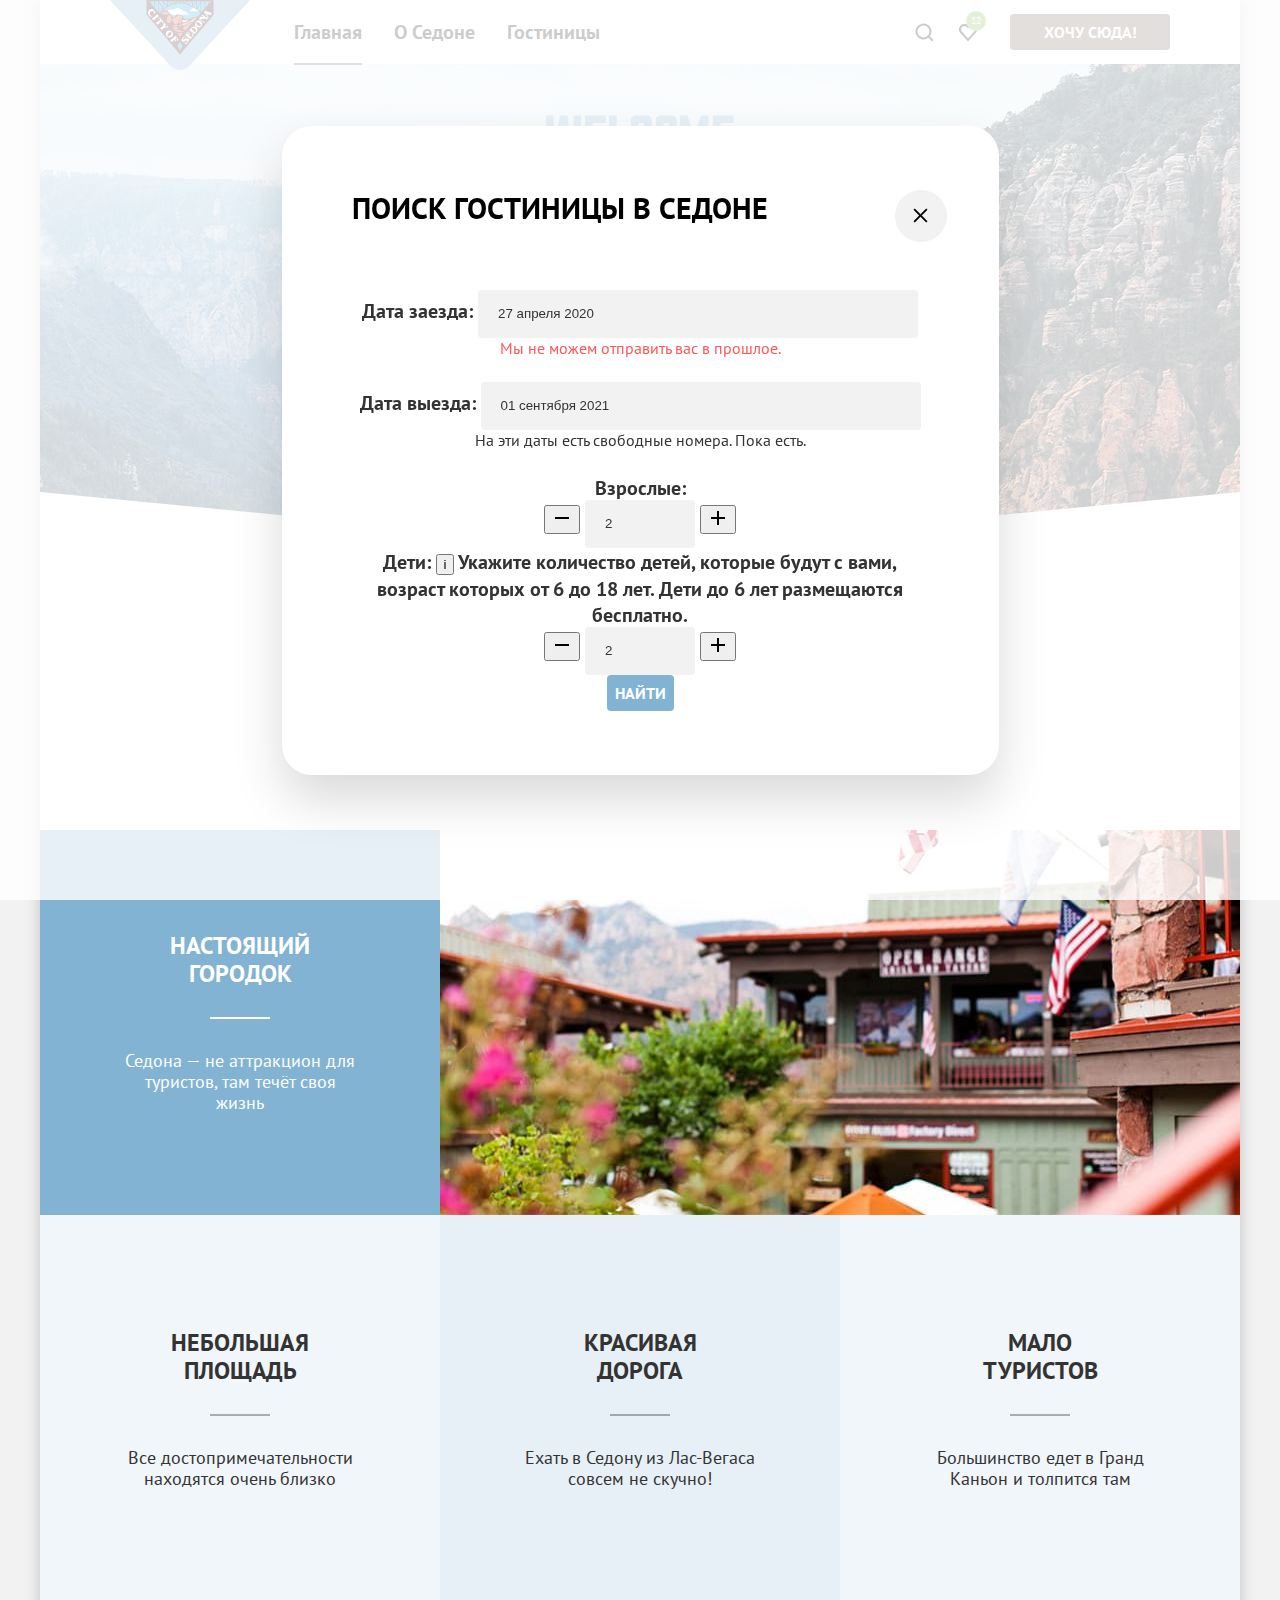
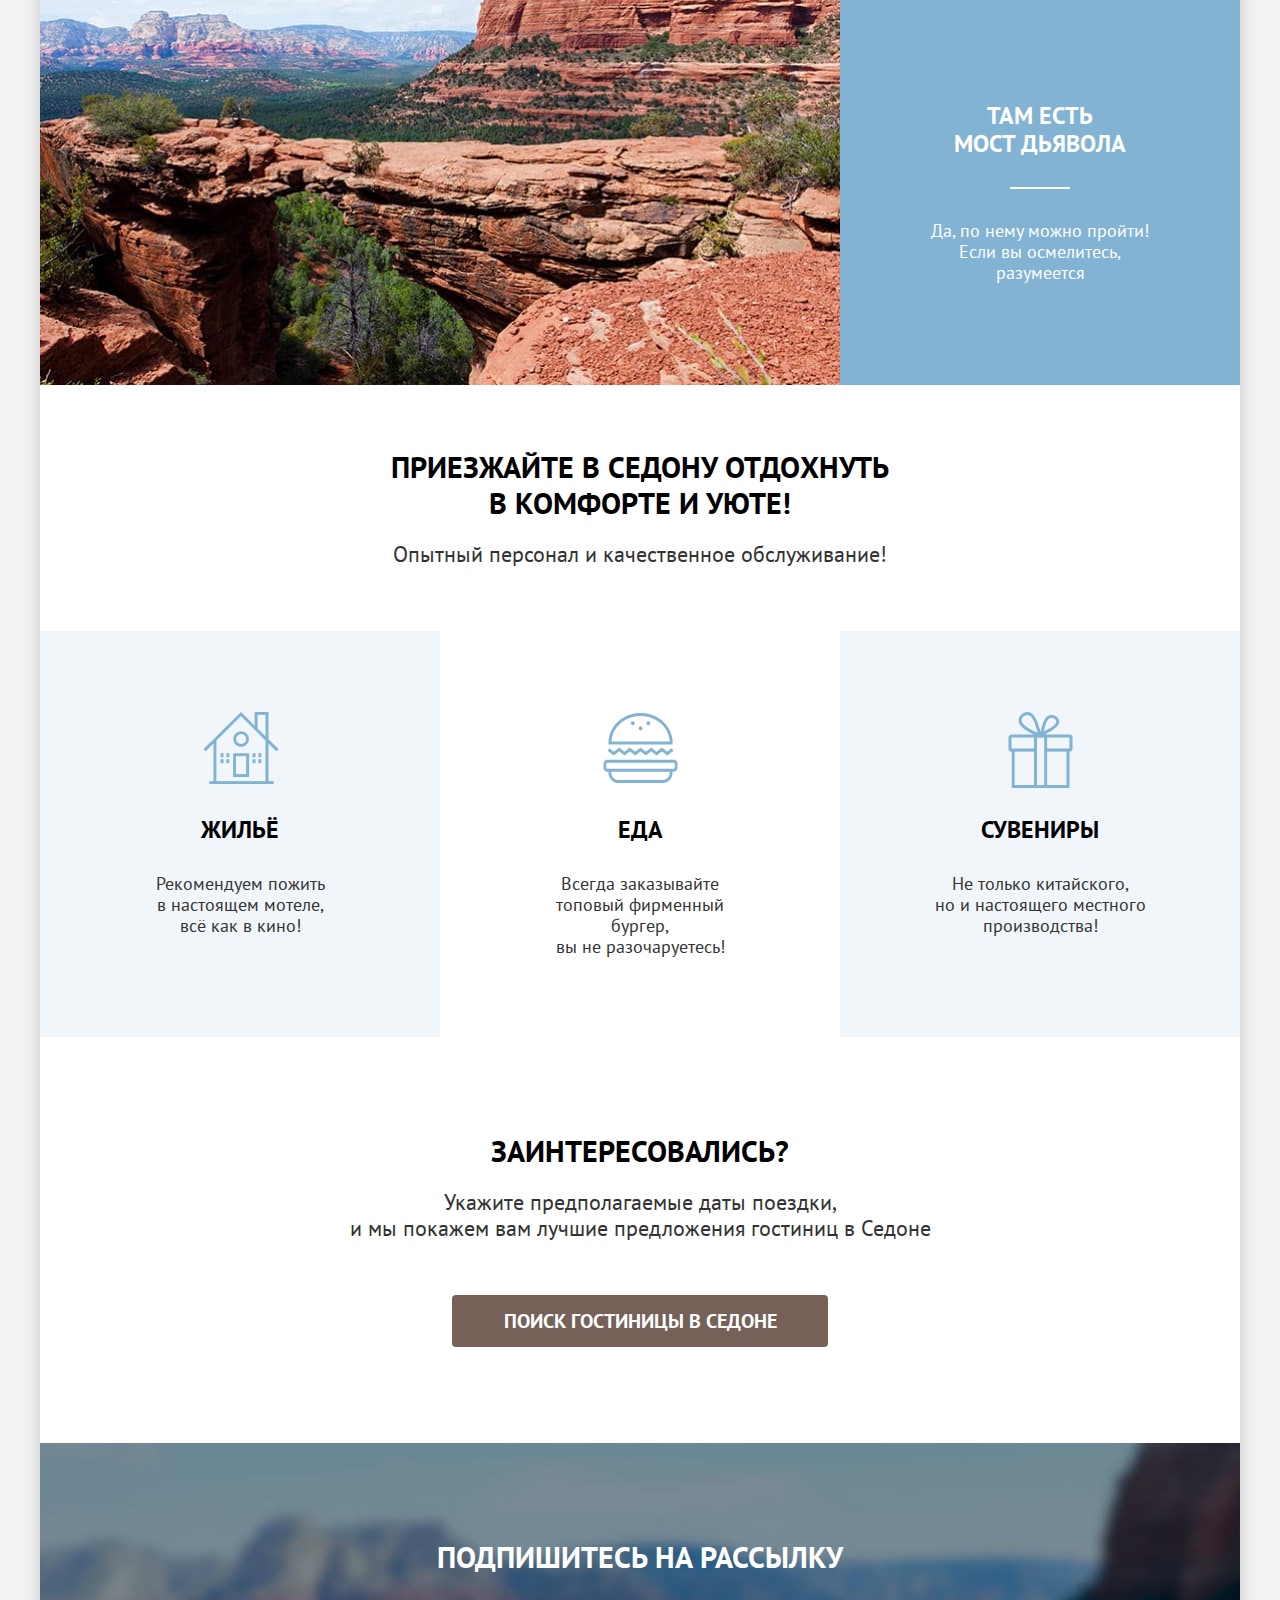
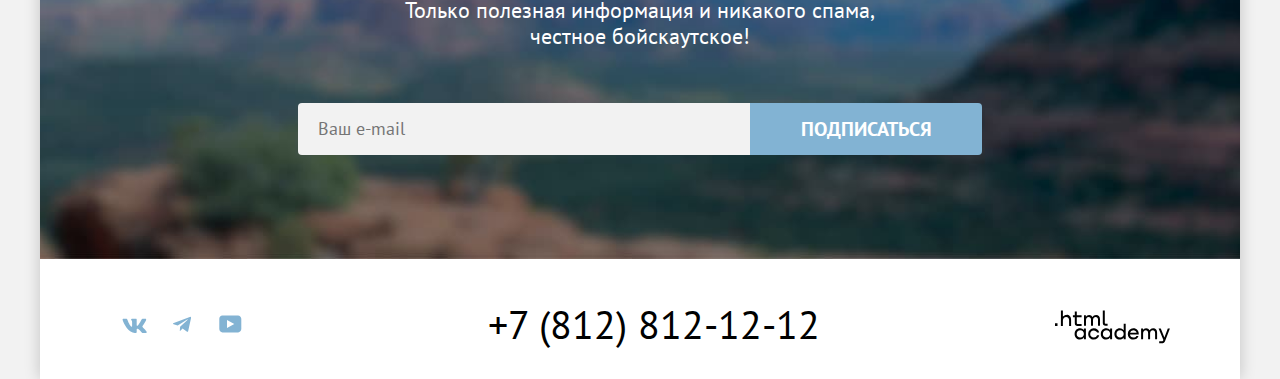
==== commit 79ab55b6: "Начинает стилизацию модального окна" ====
--- a/index.html
+++ b/index.html
@@ -188,15 +188,15 @@
               <label class="modal-form-label">Дата выезда:
                 <input class="modal-form-input" type="text" name="check-out" value="01 сентября 2021" placeholder="Укажите дату">
               </label>
-              <p class="modal-form-text text-error">На эти даты есть свободные номера. Пока есть.</p>
-              <label for="adult-count" class="modal-label">Взрослые:
+              <p class="modal-form-text">На эти даты есть свободные номера. Пока есть.</p>
+              <label for="adult-count" class="modal-form-label">Взрослые:
                 <div class="adult-count-container">
                   <button class="adult-count-button button-minus" type="button">
                     <svg xmlns="http://www.w3.org/2000/svg" width="20" height="20" viewBox="0 0 20 20">
                       <path fill="currentColor" d="M3 9v2h14V9H3Z"/>
                     </svg>
                   </button>
-                  <input name="adult-count" type="number" class="adult-count-input" value="2">
+                  <input name="adult-count" type="number" class="modal-form-input adult-count-input" value="2">
                   <button class="adult-count-button button-plus" type="button">
                     <svg xmlns="http://www.w3.org/2000/svg" width="20" height="20" fill="currentColor" viewBox="0 0 20 20">
                       <path fill="currentColor" d="M17 9h-6V3H9v6H3v2h6v6h2v-6h6V9Z"/>
@@ -204,7 +204,7 @@
                   </button>
                 </div>
               </label>
-              <label for="children-count" class="modal-label">Дети:
+              <label for="children-count" class="modal-form-label">Дети:
                 <span class="tooltip">
                   <button class="tooltip-button" type="button">i</button>
                   <span class="tooltip-text">Укажите количество детей, которые будут с вами, возраст которых от 6 до 18 лет. Дети до 6 лет размещаются бесплатно.</span>
@@ -215,7 +215,7 @@
                       <path fill="currentColor" d="M3 9v2h14V9H3Z"/>
                     </svg>
                   </button>
-                  <input name="children-count" type="number" class="children-count-input" value="2">
+                  <input name="children-count" type="number" class="modal-form-input children-count-input" value="2">
                   <button class="children-count-button button-plus" type="button">
                     <svg xmlns="http://www.w3.org/2000/svg" width="20" height="20" fill="currentColor" viewBox="0 0 20 20">
                       <path fill="currentColor" d="M17 9h-6V3H9v6H3v2h6v6h2v-6h6V9Z"/>
--- a/styles/styles.css
+++ b/styles/styles.css
@@ -1336,3 +1336,45 @@
   text-align: start;
   margin-bottom: 64px;
 }
+
+.modal-form-group {
+  margin: 0;
+  padding: 0;
+  border: none;
+}
+
+.modal-form-label {
+  font-weight: 700;
+  font-size: 20px;
+  line-height: 24px;
+  }
+
+  .modal-form-input[type="text"] {
+    width: 440px;
+  }
+
+  .modal-form-input[type="number"] {
+    width: 110px;
+  }
+
+.modal-form-input {
+  border-radius: 4px;
+  padding: 12px 20px;
+  height: 48px;
+  background-color: #f2f2f2;
+  border: none;
+  color: inherit;
+}
+
+.modal-form-text {
+  margin: 0;
+  padding: 0;
+  font-size: 16px;
+  line-height: 21px;
+  color: #333333;
+  margin-bottom: 23px;
+}
+
+.text-error {
+  color: #ff5757;
+}
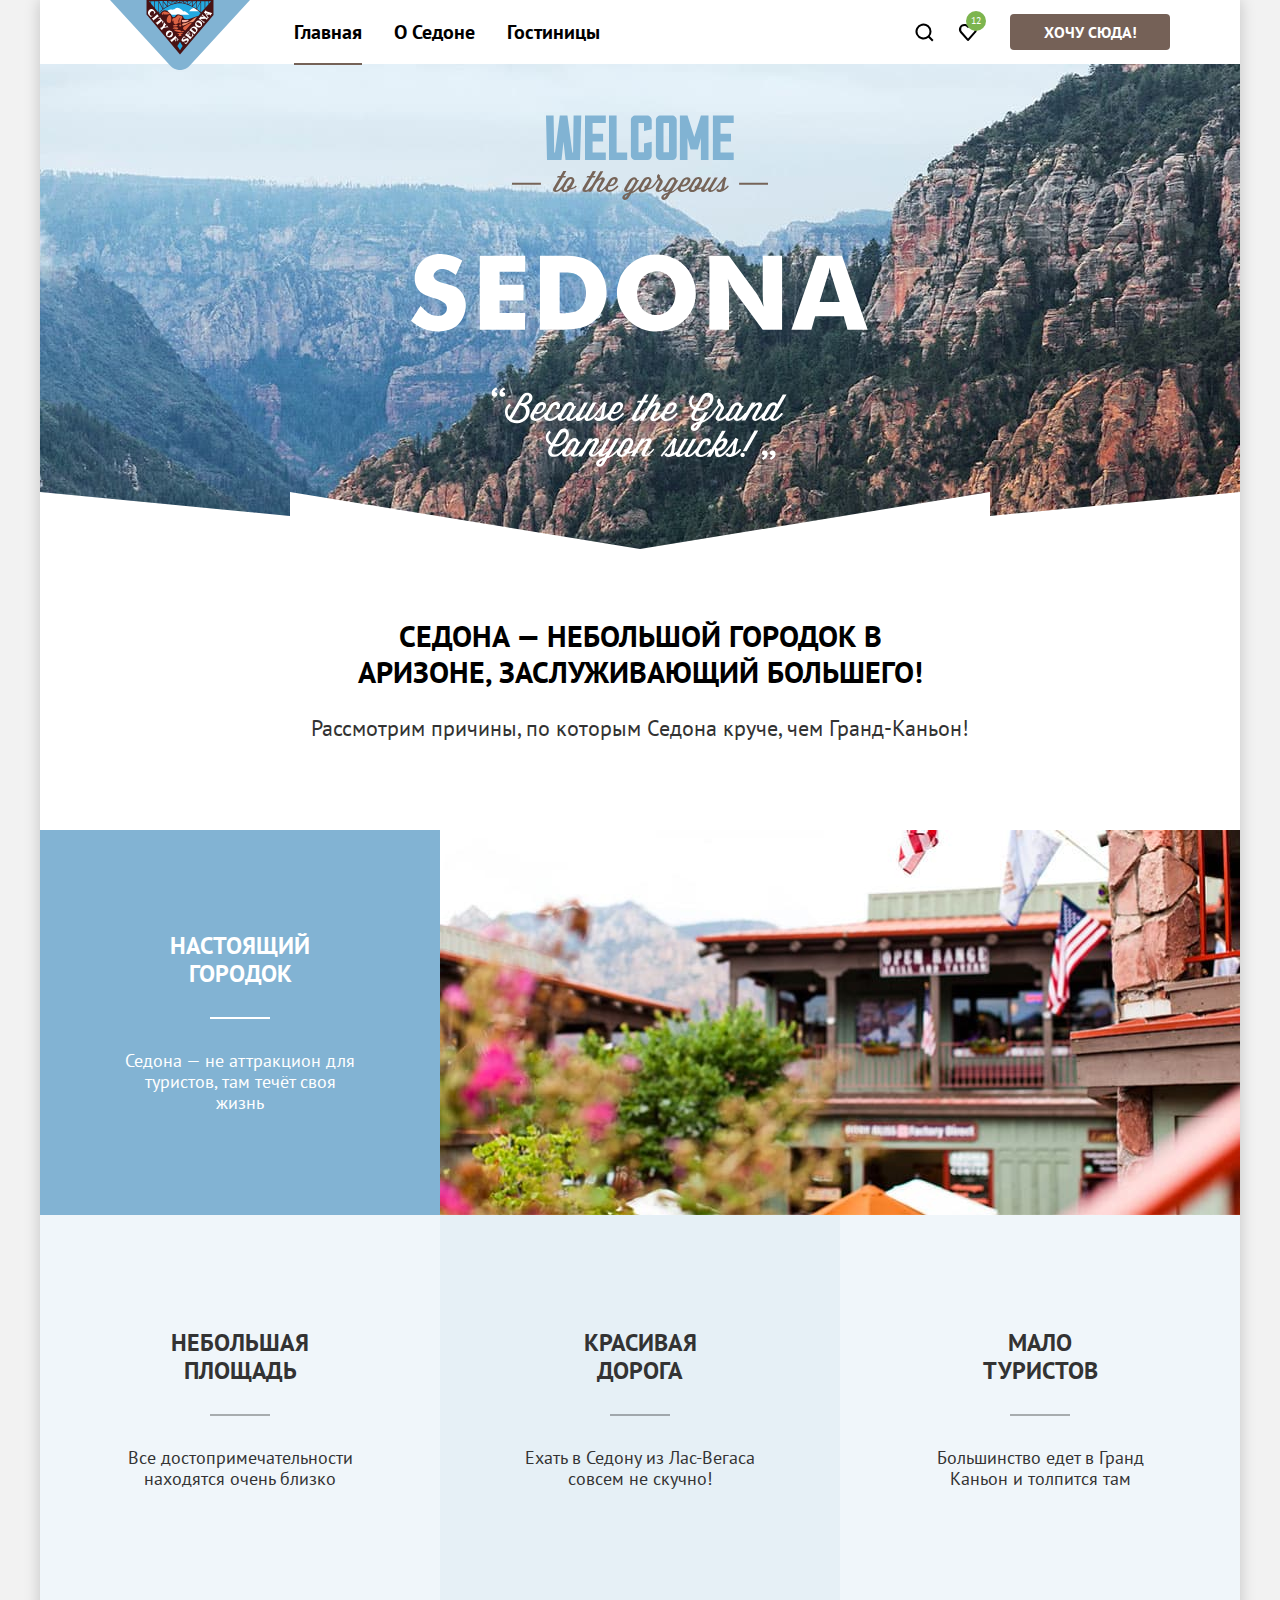
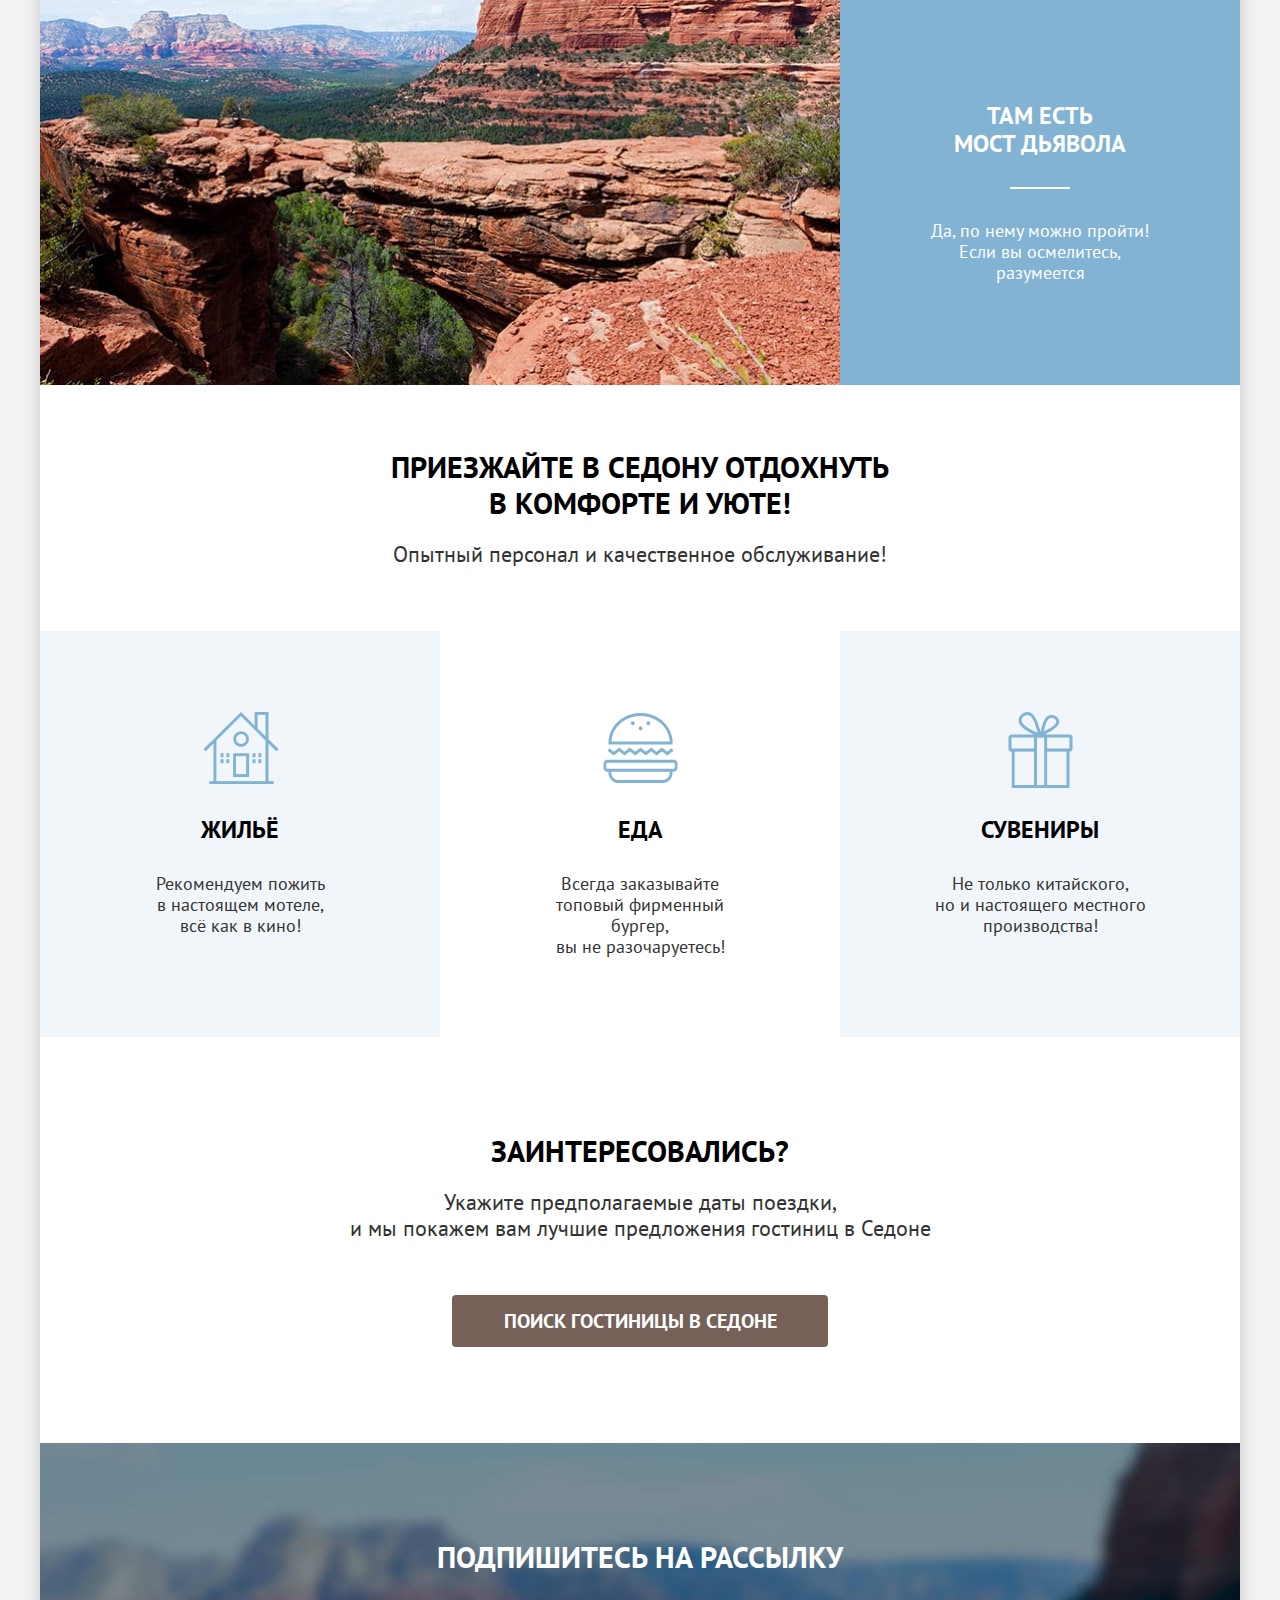
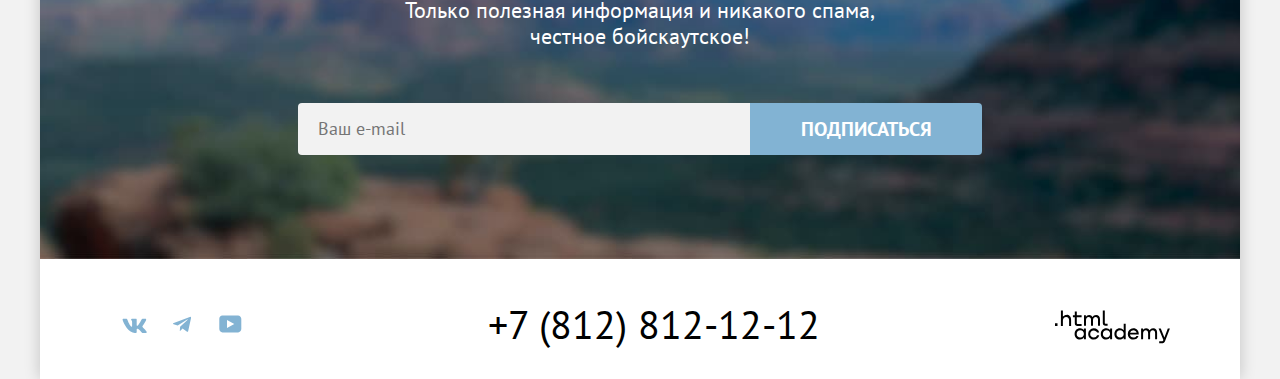
==== commit 5cf6c991: "Заканчивает расстановку элементов модального окна" ====
--- a/index.html
+++ b/index.html
@@ -171,60 +171,78 @@
         </a>
       </footer>
     </div>
-    <div class="modal-overlay">
+    <div class="modal-overlay modal-hide">
       <div class="modal">
         <button type="botton" class="modal-close-button">
-          <span class="visually-hidden">Закрыть</span>
+          <span class="visually-hidden">Закрыть модальное окно</span>
+          <svg xmlns="http://www.w3.org/2000/svg" width="15" height="15" fill="currentColor">
+            <path d="M14.5 1.8 13.2.5 7.5 6.2 1.8.5.5 1.8l5.7 5.7-5.7 5.7 1.3 1.3 5.7-5.7 5.7 5.7 1.3-1.3-5.7-5.7 5.7-5.7Z"/>
+          </svg>
         </button>
         <section class="modal-content">
           <h2 class="modal-title title"> Поиск гостиницы в Седоне</h2>
           <form class="modal-form" action="https://echo.htmlacademy.ru/" method="post" target="_blank">
-            <fieldset class="modal-form-group">
-              <legend class="modal-form-title visually-hidden">Параметры поиска</legend>
-              <label class="modal-form-label">Дата заезда:
-                <input class="modal-form-input" type="text" name="check-in" value="27 апреля 2020" placeholder="Укажите дату">
-              </label>
-              <p class="modal-form-text text-error">Мы не можем отправить вас в прошлое.</p>
-              <label class="modal-form-label">Дата выезда:
-                <input class="modal-form-input" type="text" name="check-out" value="01 сентября 2021" placeholder="Укажите дату">
-              </label>
-              <p class="modal-form-text">На эти даты есть свободные номера. Пока есть.</p>
-              <label for="adult-count" class="modal-form-label">Взрослые:
-                <div class="adult-count-container">
-                  <button class="adult-count-button button-minus" type="button">
-                    <svg xmlns="http://www.w3.org/2000/svg" width="20" height="20" viewBox="0 0 20 20">
-                      <path fill="currentColor" d="M3 9v2h14V9H3Z"/>
-                    </svg>
-                  </button>
-                  <input name="adult-count" type="number" class="modal-form-input adult-count-input" value="2">
-                  <button class="adult-count-button button-plus" type="button">
-                    <svg xmlns="http://www.w3.org/2000/svg" width="20" height="20" fill="currentColor" viewBox="0 0 20 20">
-                      <path fill="currentColor" d="M17 9h-6V3H9v6H3v2h6v6h2v-6h6V9Z"/>
-                    </svg>
-                  </button>
-                </div>
-              </label>
-              <label for="children-count" class="modal-form-label">Дети:
-                <span class="tooltip">
-                  <button class="tooltip-button" type="button">i</button>
-                  <span class="tooltip-text">Укажите количество детей, которые будут с вами, возраст которых от 6 до 18 лет. Дети до 6 лет размещаются бесплатно.</span>
-                </span>
-                <div class="children-count-container">
-                  <button class="children-count-button button-minus" type="button">
-                    <svg xmlns="http://www.w3.org/2000/svg" width="20" height="20" viewBox="0 0 20 20">
-                      <path fill="currentColor" d="M3 9v2h14V9H3Z"/>
-                    </svg>
-                  </button>
-                  <input name="children-count" type="number" class="modal-form-input children-count-input" value="2">
-                  <button class="children-count-button button-plus" type="button">
-                    <svg xmlns="http://www.w3.org/2000/svg" width="20" height="20" fill="currentColor" viewBox="0 0 20 20">
-                      <path fill="currentColor" d="M17 9h-6V3H9v6H3v2h6v6h2v-6h6V9Z"/>
-                    </svg>
-                  </button>
-                </div>
-              </label>
-              <button type="submit" class="modal-button-submit button button-blue">Найти</button>
+            <fieldset class="modal-form-fieldset">
+              <legend class="visually-hidden">Параметры поиска</legend>
+              <div class="modal-form-field-wrapper">
+                <label for="date-check-in" class="modal-form-label modal-form-label-data">Дата Заезда:</label>
+                <div class="modal-form-input-group">
+                  <input id="date-check-in" class="modal-form-input input-date" type="text" name="check-in" value="27 апреля 2020" placeholder="Укажите дату">
+                  <p class="modal-form-text text-error">Мы не можем отправить вас в прошлое.</p>
+                </div>
+              </div>
+              <div class="modal-form-field-wrapper">
+                <label for="date-check-out" class="modal-form-label modal-form-label-data">Дата Выезда:</label>
+                <div class="modal-form-input-group">
+                  <input id="date-check-out" class="modal-form-input input-date" type="text" name="check-out" value="1 сентября 2023" placeholder="Укажите дату">
+                  <p class="modal-form-text">На эти даты есть свободные номера. Пока есть.</p>
+                </div>
+              </div>
+              <div class="modal-form-count-container">
+                <div class="modal-form-field-wrapper">
+                  <label for="adult-count" class="modal-form-label modal-form-label-adult">Взрослые:</label>
+                  <div class="modal-form-count-group">
+                    <button class="count-button count-button-minus" type="button">
+                      <span class="visually-hidden">Уменьшить количество взрослых</span>
+                      <svg xmlns="http://www.w3.org/2000/svg" width="20" height="20" viewBox="0 0 20 20">
+                        <path fill="currentColor" d="M3 9v2h14V9H3Z"/>
+                      </svg>
+                    </button>
+                    <input id="adult-count" name="adult-count" type="number" class="modal-form-input modal-form-input-count" value="2">
+                    <button class="count-button count-button-plus" type="button">
+                      <span class="visually-hidden">Добавить взрослого</span>
+                      <svg xmlns="http://www.w3.org/2000/svg" width="20" height="20" fill="currentColor" viewBox="0 0 20 20">
+                        <path fill="currentColor" d="M17 9h-6V3H9v6H3v2h6v6h2v-6h6V9Z"/>
+                      </svg>
+                    </button>
+                  </div>
+                </div>
+                <div class="modal-form-field-wrapper">
+                  <label for="children-count" class="modal-form-label modal-form-label-children">Дети:
+                    <span class="tooltip">
+                      <span class="tooltip-button">i</span>
+                      <span class="tooltip-text">Укажите количество детей, которые будут с вами, возраст которых от 6 до 18 лет. Дети до 6 лет размещаются бесплатно.</span>
+                    </span>
+                  </label>
+                  <div class="modal-form-count-group">
+                    <button class="count-button count-button-minus" type="button">
+                      <span class="visually-hidden">Уменьшить количество детей</span>
+                      <svg xmlns="http://www.w3.org/2000/svg" width="20" height="20" viewBox="0 0 20 20">
+                        <path fill="currentColor" d="M3 9v2h14V9H3Z"/>
+                      </svg>
+                    </button>
+                    <input id="children-count" name="children-count" type="number" class="modal-form-input modal-form-input-count" value="2">
+                    <button class="count-button count-button-plus" type="button">
+                      <span class="visually-hidden">Добавить ребенка</span>
+                      <svg xmlns="http://www.w3.org/2000/svg" width="20" height="20" fill="currentColor" viewBox="0 0 20 20">
+                        <path fill="currentColor" d="M17 9h-6V3H9v6H3v2h6v6h2v-6h6V9Z"/>
+                      </svg>
+                    </button>
+                  </div>
+                </div>
+              </div>
             </fieldset>
+            <button type="submit" class="modal-button-submit button button-blue">Найти</button>
           </form>
         </section>
       </div>
--- a/styles/styles.css
+++ b/styles/styles.css
@@ -914,7 +914,9 @@
 }
 
 .hotels-price-input::-webkit-outer-spin-button,
-.hotels-price-input::-webkit-inner-spin-button {
+.hotels-price-input::-webkit-inner-spin-button,
+.modal-form-input-count::-webkit-outer-spin-button,
+.modal-form-input-count::-webkit-inner-spin-button {
   appearance: none;
   margin: 0;
 }
@@ -1293,6 +1295,10 @@
   background-color: rgba(255, 255, 255, 0.8);
 }
 
+.modal-hide {
+  display: none;
+}
+
 .modal {
   position: relative;
   margin: auto;
@@ -1304,17 +1310,18 @@
   box-shadow: 0 25px 50px 0 rgba(0, 0, 0, 0.15);
 }
 
+.modal-form {
+  position: relative;
+}
+
 .modal-close-button {
   position: absolute;
-  padding: 0;
+  padding: 19px;
   top: 64px;
-  right: 52px;
-  width: 52px;
+  right: 53px;
+  width: 53px;
   height: 52px;
   border-radius: 50%;
-  background-image: url("../images/icons/close.svg");
-  background-repeat: no-repeat;
-  background-position: center;
   background-color: #f2f2f2;
   border: none;
   cursor: pointer;
@@ -1325,11 +1332,12 @@
 }
 
 .modal-close-button:focus {
-  background-color: #e5e5e5;
+  outline: 3px solid #83b3d3;
 }
 
 .modal-close-button:active {
-  background-color: #e5e5e5;
+  color: rgba(0, 0, 0, 0.3);
+  outline: none;
 }
 
 .modal-title {
@@ -1337,44 +1345,171 @@
   margin-bottom: 64px;
 }
 
-.modal-form-group {
+.modal-form-fieldset {
+  display: flex;
+  flex-direction: column;
+  gap: 24px;
   margin: 0;
   padding: 0;
   border: none;
+  margin-bottom: 46px;
+}
+
+.modal-form-field-wrapper {
+  display: flex;
+  justify-content: space-between;
+  gap: 18px;
+  flex-wrap: wrap;
+}
+
+.modal-form-count-container {
+  display: flex;
+  justify-content: space-between;
+  flex-wrap: wrap;
 }
 
 .modal-form-label {
+  min-width: 119px;
   font-weight: 700;
   font-size: 20px;
   line-height: 24px;
-  }
-
-  .modal-form-input[type="text"] {
-    width: 440px;
-  }
-
-  .modal-form-input[type="number"] {
-    width: 110px;
-  }
+  text-align: start;
+}
+
+.modal-form-label-data {
+  padding-top: 11px;
+}
 
 .modal-form-input {
-  border-radius: 4px;
-  padding: 12px 20px;
+  position: relative;
+  font-family: inherit;
+  font-weight: 700;
+  font-size: 18px;
+  line-height: 24px;
   height: 48px;
   background-color: #f2f2f2;
   border: none;
-  color: inherit;
+  border-radius: 4px;
+}
+
+.modal-form-input[type="text"] {
+  min-width: 440px;
+  padding: 12px 20px;
+}
+
+.modal-form-input[type="number"] {
+  width: 110px;
+  text-align: center;
+}
+
+.input-date {
+  width: 100%;
+  background-image: url("../images/icons/date.svg");
+  background-repeat: no-repeat;
+  background-position: center right 20px;
 }
 
 .modal-form-text {
   margin: 0;
-  padding: 0;
+  padding: 3px 0 0 20px;
   font-size: 16px;
   line-height: 21px;
   color: #333333;
-  margin-bottom: 23px;
+  text-align: start;
 }
 
 .text-error {
   color: #ff5757;
 }
+
+.modal-form-count-group {
+  display: flex;
+  position: relative;
+}
+
+.modal-form-label-adult {
+  padding-top: 11px;
+}
+
+
+.count-button {
+  position: absolute;
+  margin: 0;
+  padding: 0;
+  width: 20px;
+  height: 20px;
+  border: none;
+  border-radius: 4px;
+  background-color: transparent;
+  color: rgba(117, 97, 87, 0.3);
+  z-index: 1;
+}
+
+.count-button-minus {
+  top: 14px;
+  left: 10px;
+}
+
+.count-button-plus {
+  top: 14px;
+  right: 10px;
+}
+
+.modal-form-label-children {
+  padding: 11px 0 0 4px ;
+  min-width: 119px;
+  display: flex;
+  gap:10px;
+}
+
+.tooltip {
+  position: relative;
+  display: block;
+}
+
+.tooltip-button {
+  display: block;
+  width: 26px;
+  height: 26px;
+  border: none;
+  border-radius: 50%;
+  font-weight: 400;
+  background-color: #83b3d3;
+  color: #ffffff;
+  text-align: center;
+}
+
+.tooltip-text:before {
+  content: url("../images/icons/tooltip-arrow.svg");
+  position: absolute;
+  top: -16px;
+  left: 119px;
+}
+
+.tooltip-text {
+  display: block;
+  position: absolute;
+  z-index: 1;
+  top: 40px;
+  left: -114px;
+  background-color: #333333;
+  border-radius: 10px;
+  width: 256px;
+  min-height: 143px;
+  font-weight: 400;
+  font-size: 16px;
+  line-height: 20px;
+  padding: 19px 18px 14px 22px;
+  color: #ffffff;
+  text-align: start;
+}
+
+.modal-button-submit {
+  width: 100%;
+  min-height: 60px;
+  font-weight: 700;
+  font-size: 20px;
+  line-height: 24px;
+  text-transform: uppercase;
+  text-align: center;
+}
